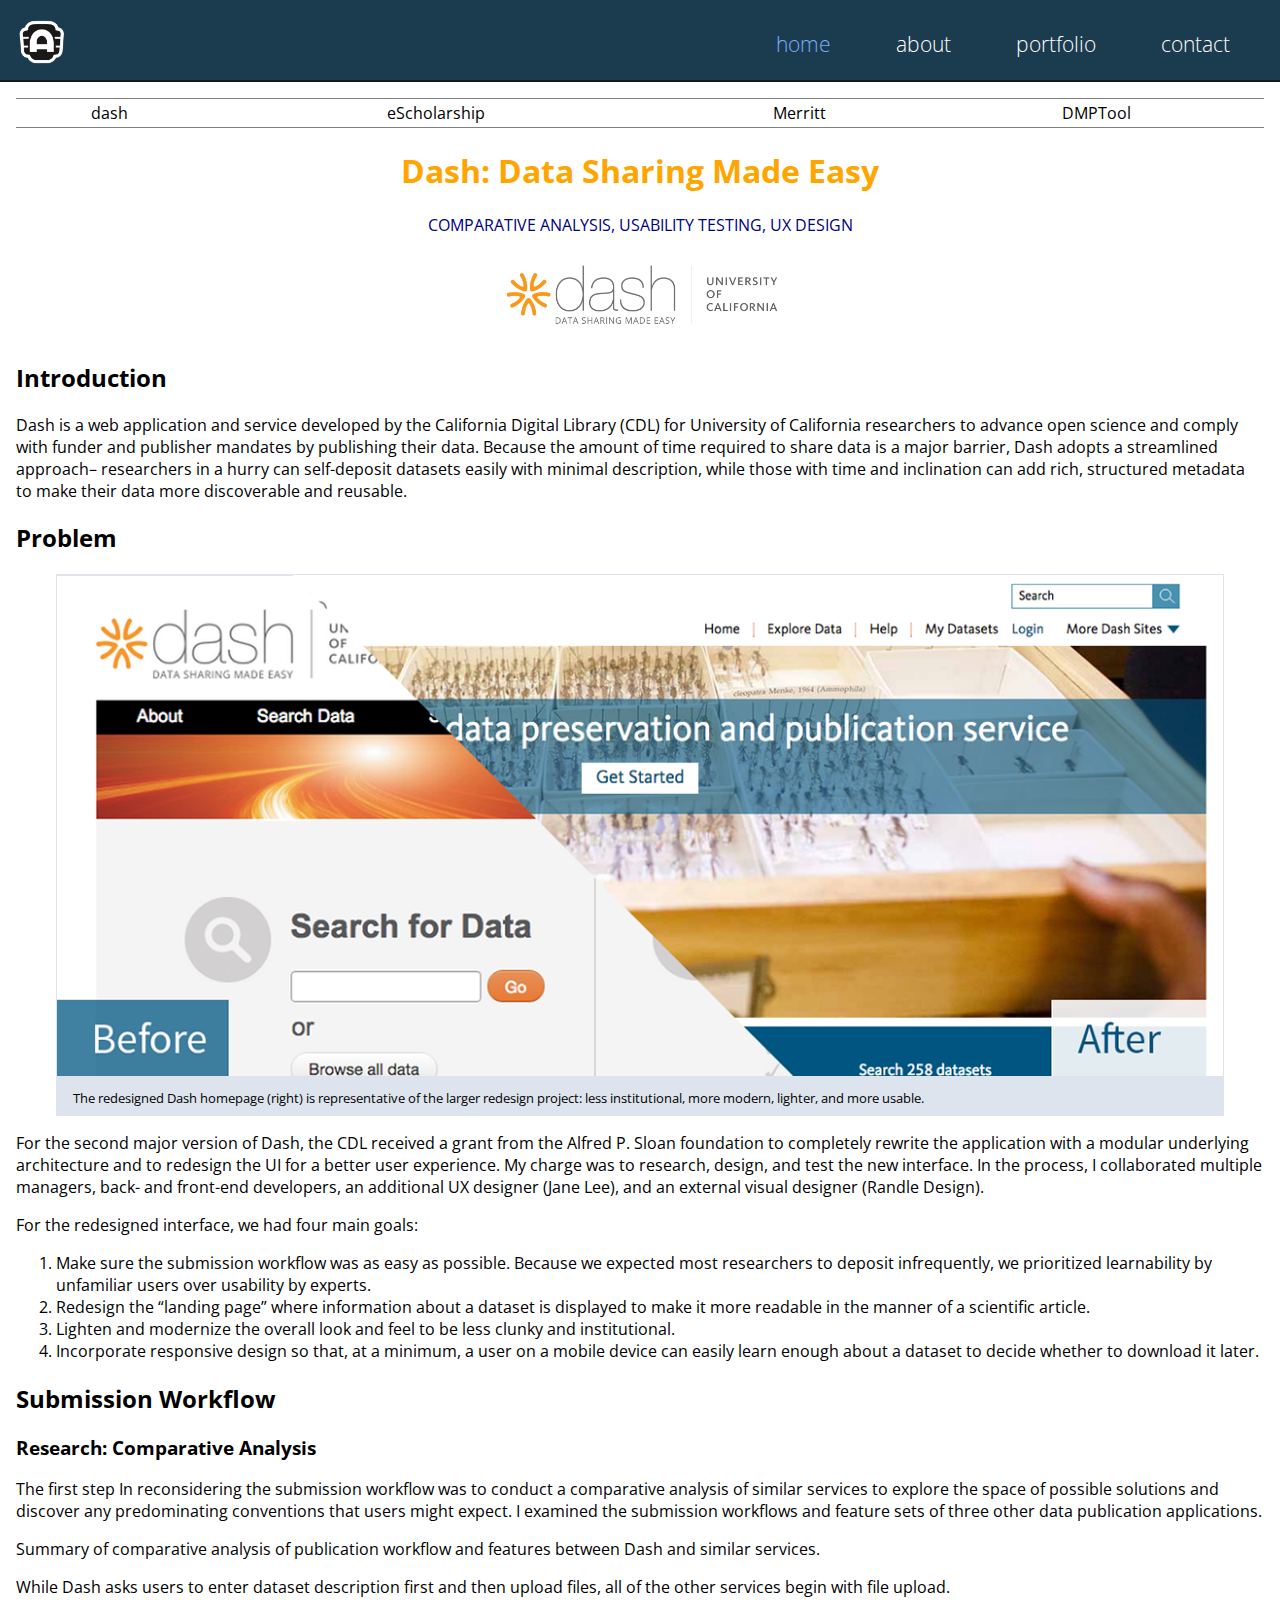
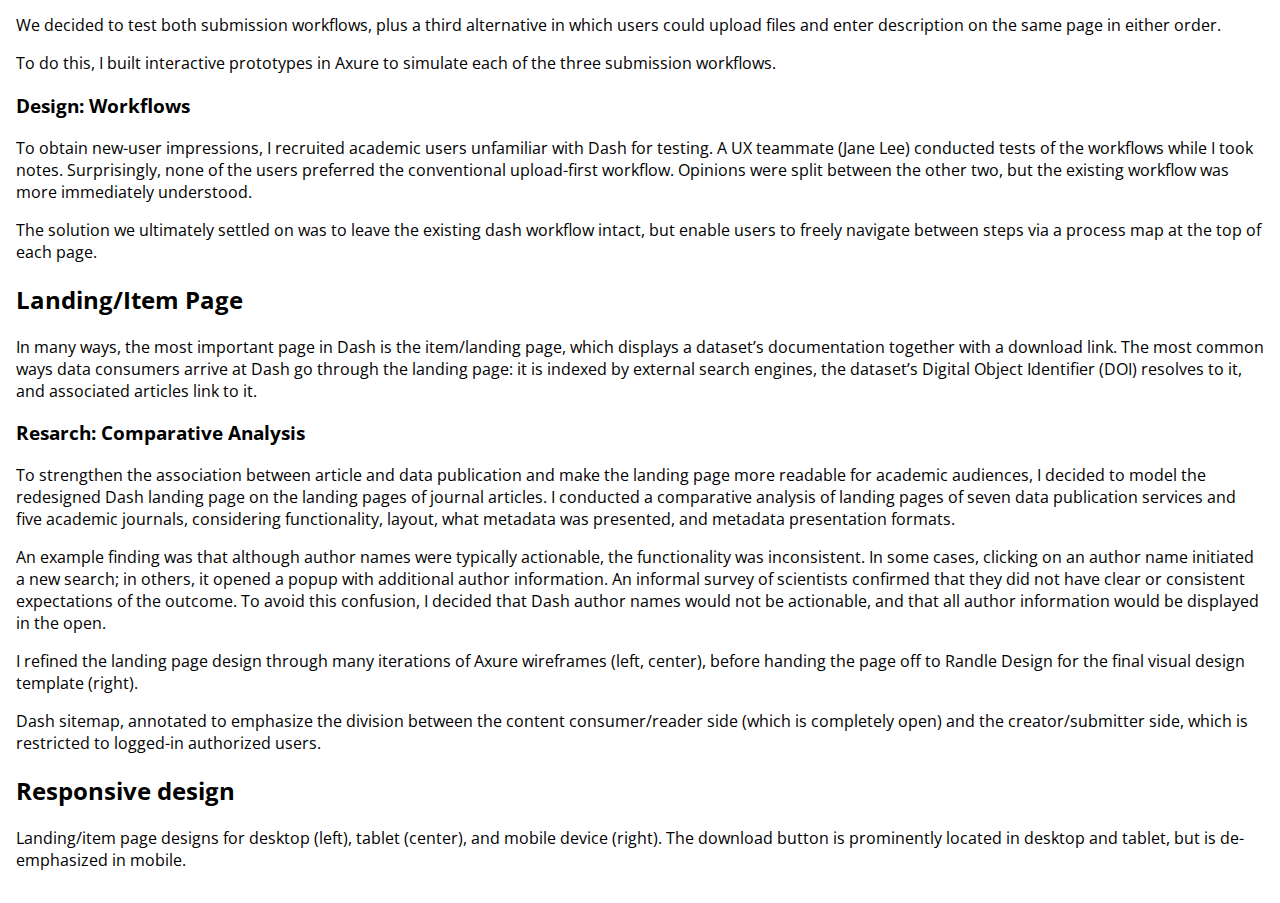
==== dash.html @ 65e2847f "Initial setup" ====
<!doctype html>
<html>
	<head>
		<title>home</title>
		<meta charset="utf-8" name="viewport" content="width=device-width, initial-scale=1.0">
		<link href="https://fonts.googleapis.com/css?family=Open+Sans:300,400,600" rel="stylesheet">
		<link rel="stylesheet" type="text/css" href="css/base_styles.css">
		<link rel="stylesheet" type="text/css" href="css/navbar.css">
		<link rel="stylesheet" type="text/css" href="css/secondary_nav.css">
	</head>
	<body>
		<nav>
			<img src="images/logo.png" id="company_logo">
			<ul id="nav_list">
				<li><a href="index.html" class="selected_link">home</a></li>
				<li><a href="">about</a></li>
				<li><a href="portfolio.html">portfolio</a></li>
				<li><a href="">contact<a></li>
			</ul>
			<input id="menu" type="image" src="images/menu_button.png" onclick="makeNavListVisible()">
		</nav>
		<!-- add content here -->
		<div id="main_container">
			<table>
				<tr>
					<td>dash</td>
					<td>eScholarship</td>
					<td>Merritt</td>
					<td>DMPTool</td>
				</tr>
			</table>
			<!-- <div id="secondary_nav">
				<ul>
					<li><a href="" class="selected_link">dash</a></li>
					<li><a href="">eScholarship</a></li>
					<li><a href="">Merritt</a></li>
					<li><a href="">DMPTool</a></li>
				</ul>
			</div> -->
			<h1>Dash: Data Sharing Made Easy</h1>
			<p id="skill_list" class="skill">Comparative Analysis, Usability Testing, UX Design</p>
			<img src="images/dash/logo.png" class="project_logo">
			<h2>Introduction</h2>

			<p>Dash is a web application and service developed by the California Digital Library (CDL) for University of California researchers to advance open science and comply with funder and publisher mandates by publishing their data. Because the amount of time required to share data is a major barrier, Dash adopts a streamlined approach– researchers in a hurry can self-deposit datasets easily with minimal description, while those with time and inclination can add rich, structured metadata to make their data more discoverable and reusable.</p>

			<h2>Problem</h2>
			
			<figure>
				<img src="images/dash/before_after.png">
				<figcaption>The redesigned Dash homepage (right) is representative of the larger redesign project: less institutional, more modern, lighter, and more usable.</figcaption>
			</figure>

			<p>For the second major version of Dash, the CDL received a grant from the Alfred P. Sloan foundation to completely rewrite the application with a modular underlying architecture and to redesign the UI for a better user experience. My charge was to research, design, and test the new interface. In the process, I collaborated multiple managers, back- and front-end developers, an additional UX designer (Jane Lee), and an external visual designer (Randle Design).</p>
			<p>For the redesigned interface, we had four main goals:</p>
			<ol>
				<li>Make sure the submission workflow was as easy as possible. Because we expected most researchers to deposit infrequently, we prioritized learnability by unfamiliar users over usability by experts.</li>
				<li>Redesign  the “landing page” where information about a dataset is displayed to make it more readable in the manner of a scientific article.</li>
				<li>Lighten and modernize the overall look and feel to be less clunky and institutional. </li>
				<li> Incorporate responsive design so that, at a minimum, a user on a mobile device can easily learn enough about a dataset to decide whether to download it later. </li>
			</ol>

			<h2>Submission Workflow<h2/>

			<h3>Research: Comparative Analysis</h3>

			<p>The first step In reconsidering the submission workflow was to conduct a comparative analysis of similar services to explore the space of possible solutions and discover any predominating conventions that users might expect. I examined the submission workflows and feature sets of three other data publication applications.</p>

			<p>Summary of comparative analysis of publication workflow and features between Dash and similar services.</p>

			<p>While Dash asks users to enter dataset description first and then upload files, all of the other services begin with file upload. </p>

	<!-- 		Submission workflows for Dash and similar services -->

			<p>We decided to test both submission workflows, plus a third alternative in which users could upload files and enter description on the same page in either order.</p>
			<p>To do this, I built interactive prototypes in Axure to simulate each of the three submission workflows.</p>
			
			<h3>Design: Workflows</h3>

			<p>To obtain new-user impressions, I recruited academic users unfamiliar with Dash for testing. A UX teammate (Jane Lee) conducted tests of the workflows while I took notes. Surprisingly, none of the users preferred the conventional upload-first workflow. Opinions were split between the other two, but the existing workflow was more immediately understood.</p>

			<p>The solution we ultimately settled on was to leave the existing dash workflow intact, but enable users to freely navigate between steps via a process map at the top of each page.</p>

			<h2>Landing/Item Page</h2>

			<p>In many ways, the most important page in Dash is the item/landing page, which displays a dataset’s documentation together with a download link. The most common ways data consumers arrive at Dash go through the landing page: it is indexed by external search engines, the dataset’s Digital Object Identifier (DOI) resolves to it, and associated articles link to it. </p>

			<h3>Resarch: Comparative Analysis</h3>

			<p>To strengthen the association between article and data publication and make the landing page more readable for academic audiences, I decided to model the redesigned Dash landing page on the landing pages of journal articles. I conducted a comparative analysis of landing pages of seven data publication services and five academic  journals, considering functionality, layout, what metadata was presented, and metadata presentation formats.</p>

			<p>An example finding was that although author names were typically actionable, the functionality was inconsistent. In some cases, clicking on an author name initiated a new search; in others, it opened a popup with additional author information. An informal survey of scientists confirmed that they did not have clear or consistent expectations of the outcome. To avoid this confusion, I decided that Dash author names would not be actionable, and that all author information would be displayed in the open.</p>

			<!-- Landing page wireframes -->

			</p>I refined the landing page design through many iterations of Axure wireframes (left, center), before handing the page off to Randle Design for the final visual design template (right). </p>

			<p>Dash sitemap, annotated to emphasize the division between the content consumer/reader side (which is completely open) and the creator/submitter side, which is restricted to logged-in authorized users.</p>

			<h2>Responsive design</h2>

			<p>Landing/item page designs for desktop (left), tablet (center), and mobile device (right). The download button is prominently located in desktop and tablet, but is de-emphasized in mobile.</p>

		</div>

		<script type="text/javascript" src="js/main_script.js"></script>

	</body>
</html>
---- css/base_styles.css ----
* {
	font-family: "Open Sans", sans-serif;
}

body {
	margin: 0;
}

a {
	text-decoration: none;
}

h1 {
	text-align: center;
	color: orange;
}

img {
	width:100%;
}

figure {
	border: 1px solid #dee4ed;
	background-color: #dee4ed;
}

figcaption {
	padding: 8px 16px;
	font-size:0.8em;
}

.skill {
	text-transform: uppercase;
	color: navy;
}

.project_logo {
	display:block;
	margin: auto;
	width: 300px;
}

#main_container {
	position: relative;
	top: 82px;
	right: 0px;
	left: 0px;
	padding: 16px;
	background-color: white;
	color: black;

}

#skill_list {
	text-align: center;
}
---- css/navbar.css ----
nav {
	background-color: #03263b;
	opacity: 90%;
	position: fixed;
	top: 0;
	right: 0;
	left: 0;
	height: 80px;
	z-index: 9999; /* to enure nav bar rests on top of content */
	width: 100%;
	font-size: 1.3em;
	font-weight: 300;
	border-bottom: 2px solid black;
}

nav ul {
	list-style: none;
	float: right;
	margin-top: 30px;
	margin-right: 20px;
}

nav ul li {
	display: inline;
	padding: 0 30px;
	text-align: center;
}

nav ul li a {
	color: white;
}

nav ul li a:hover {
	color: #6da5ff;
}

.selected_link {
	color: #6da5ff;
}

#company_logo {
	width: 64px;
	position: relative;
	left: 10px;
	top: 10px;
}

#menu {
	position: absolute;
	top: 16px;
	right: 16px;
	height: 50px;
	width: 50px;
	background-color: gray;
	outline: none;
	visibility: hidden;
}



@media only screen and (max-width: 800px) {
	nav ul {
		position: relative;
		top: 12px;
		height: 210px;
		width: 100%;
		margin: 0;
		padding: 0;
		background-color: #03263b;
		visibility: hidden;
	}

	nav ul li {
		display: block;
		position: relative;
		padding-top: 22px;
	}

	#company_logo {
		left: 0;
	}

	#menu {
		visibility: visible;
	}
} 

@media only screen and (min-width: 801px) {
	/* if necessary, reset visibility of ul li items.
}
---- css/secondary_nav.css ----
/*
#secondary_nav ul {
	background-color: red;
	display: block;
	margin: auto;
}

#secondary_nav ul li {
	display: inline;
	text-align: center;
	border-right: 1px solid black;

}
*/
table {
	width: 100%;
	margin: auto;
	border-bottom: 1px solid gray;
	border-top: 1px solid gray;
}
table td {
	text-align: center;

}
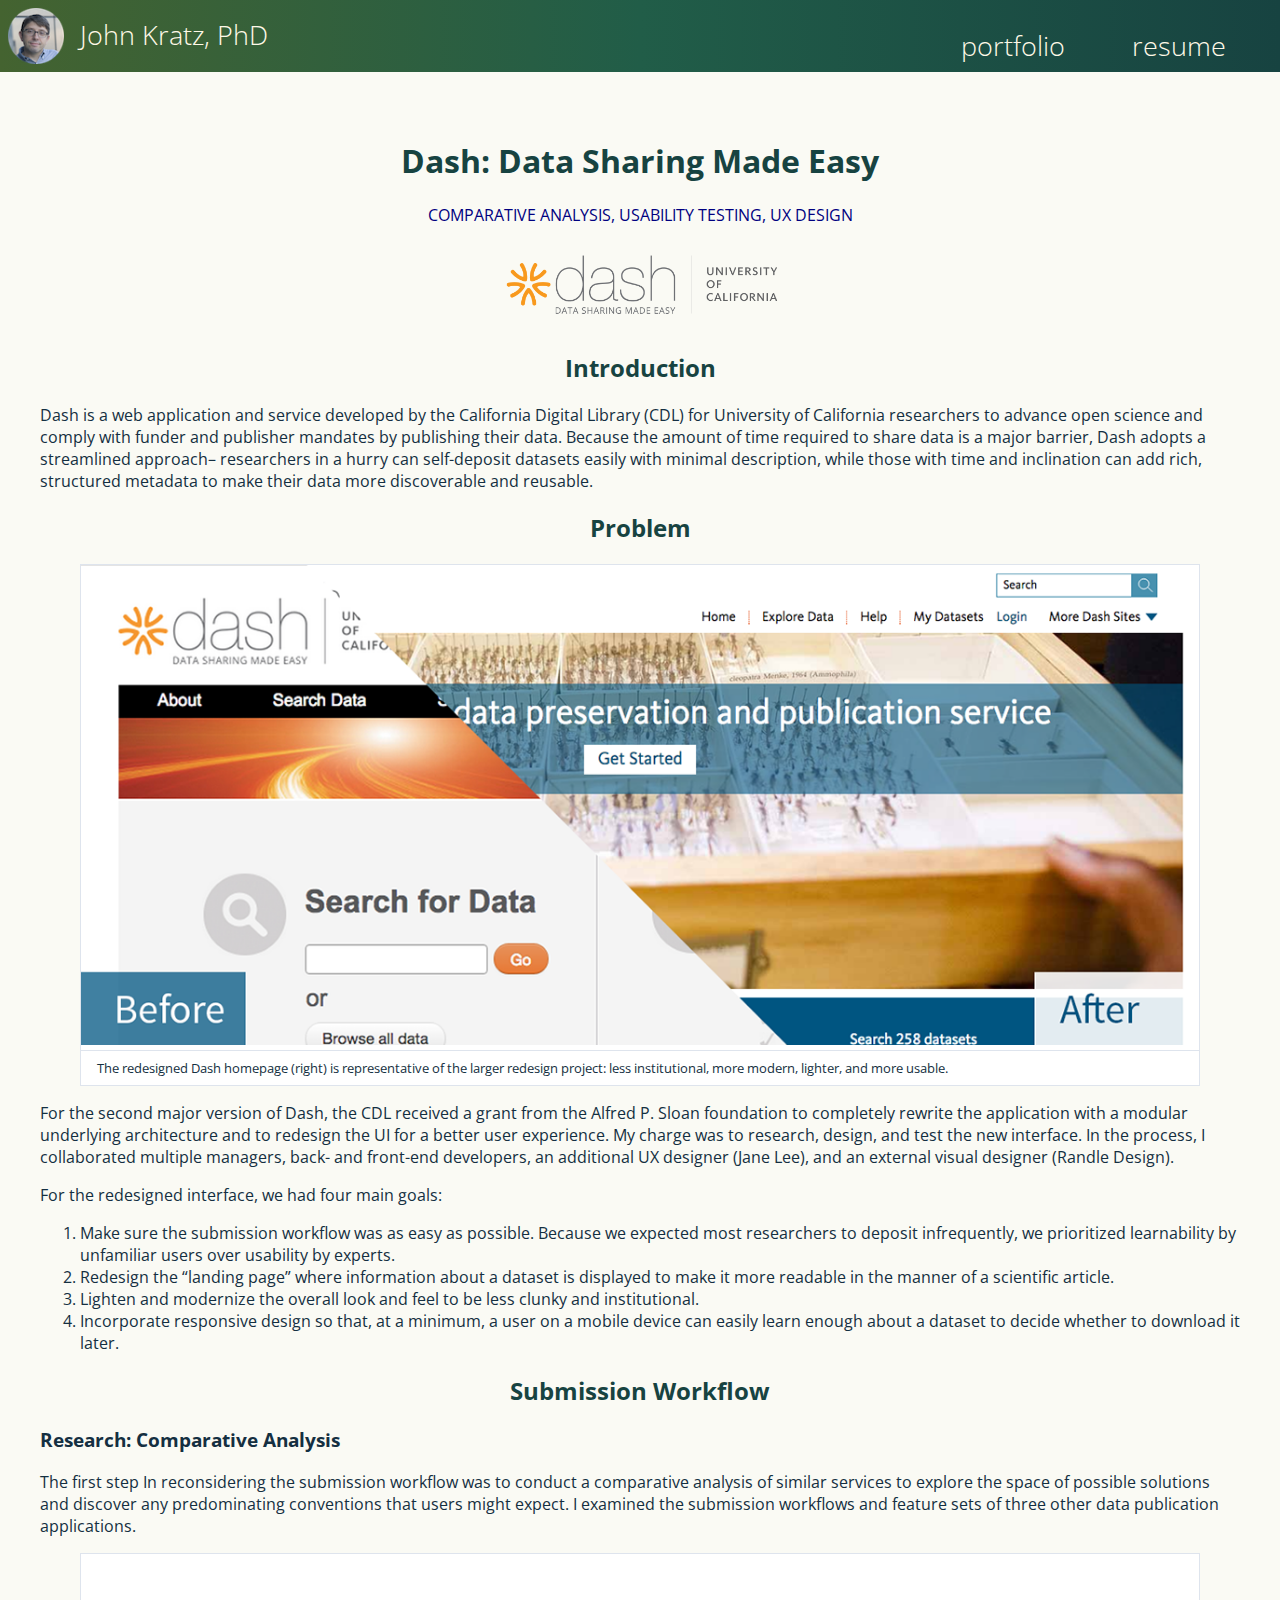
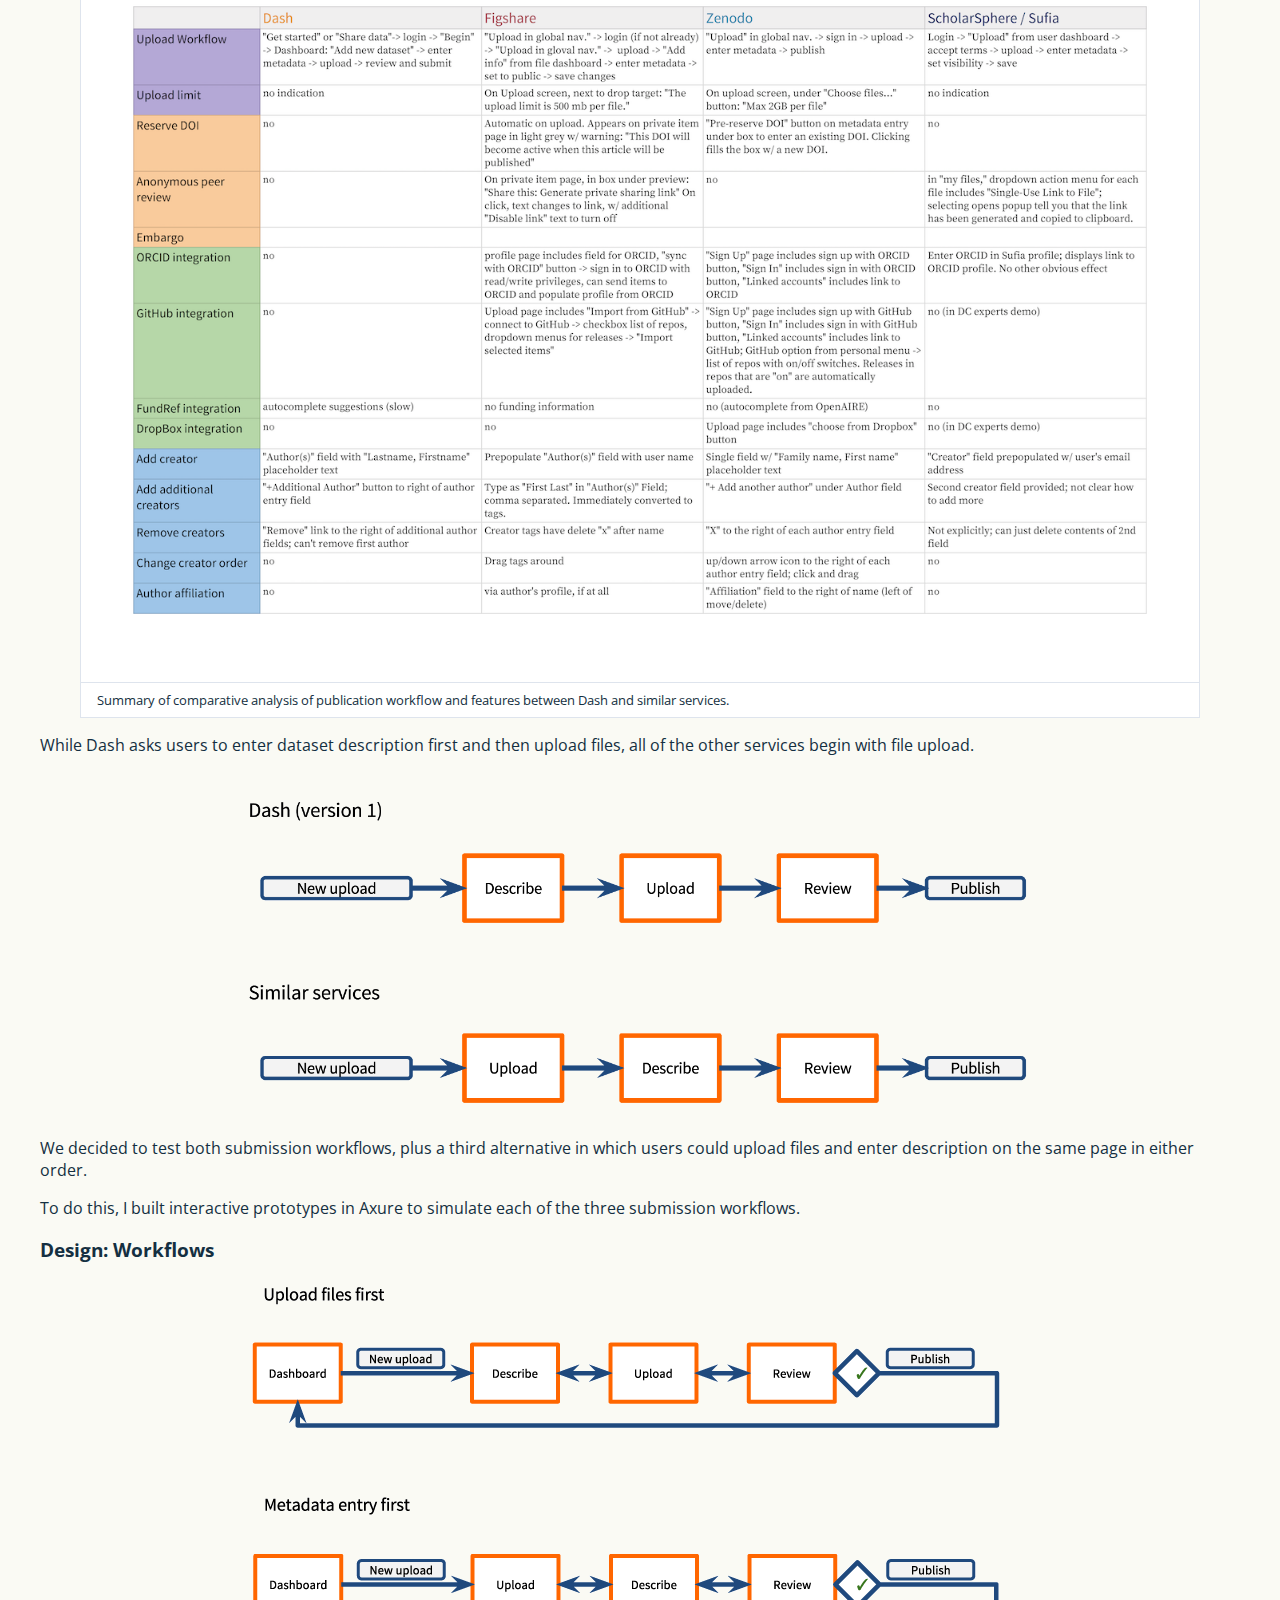
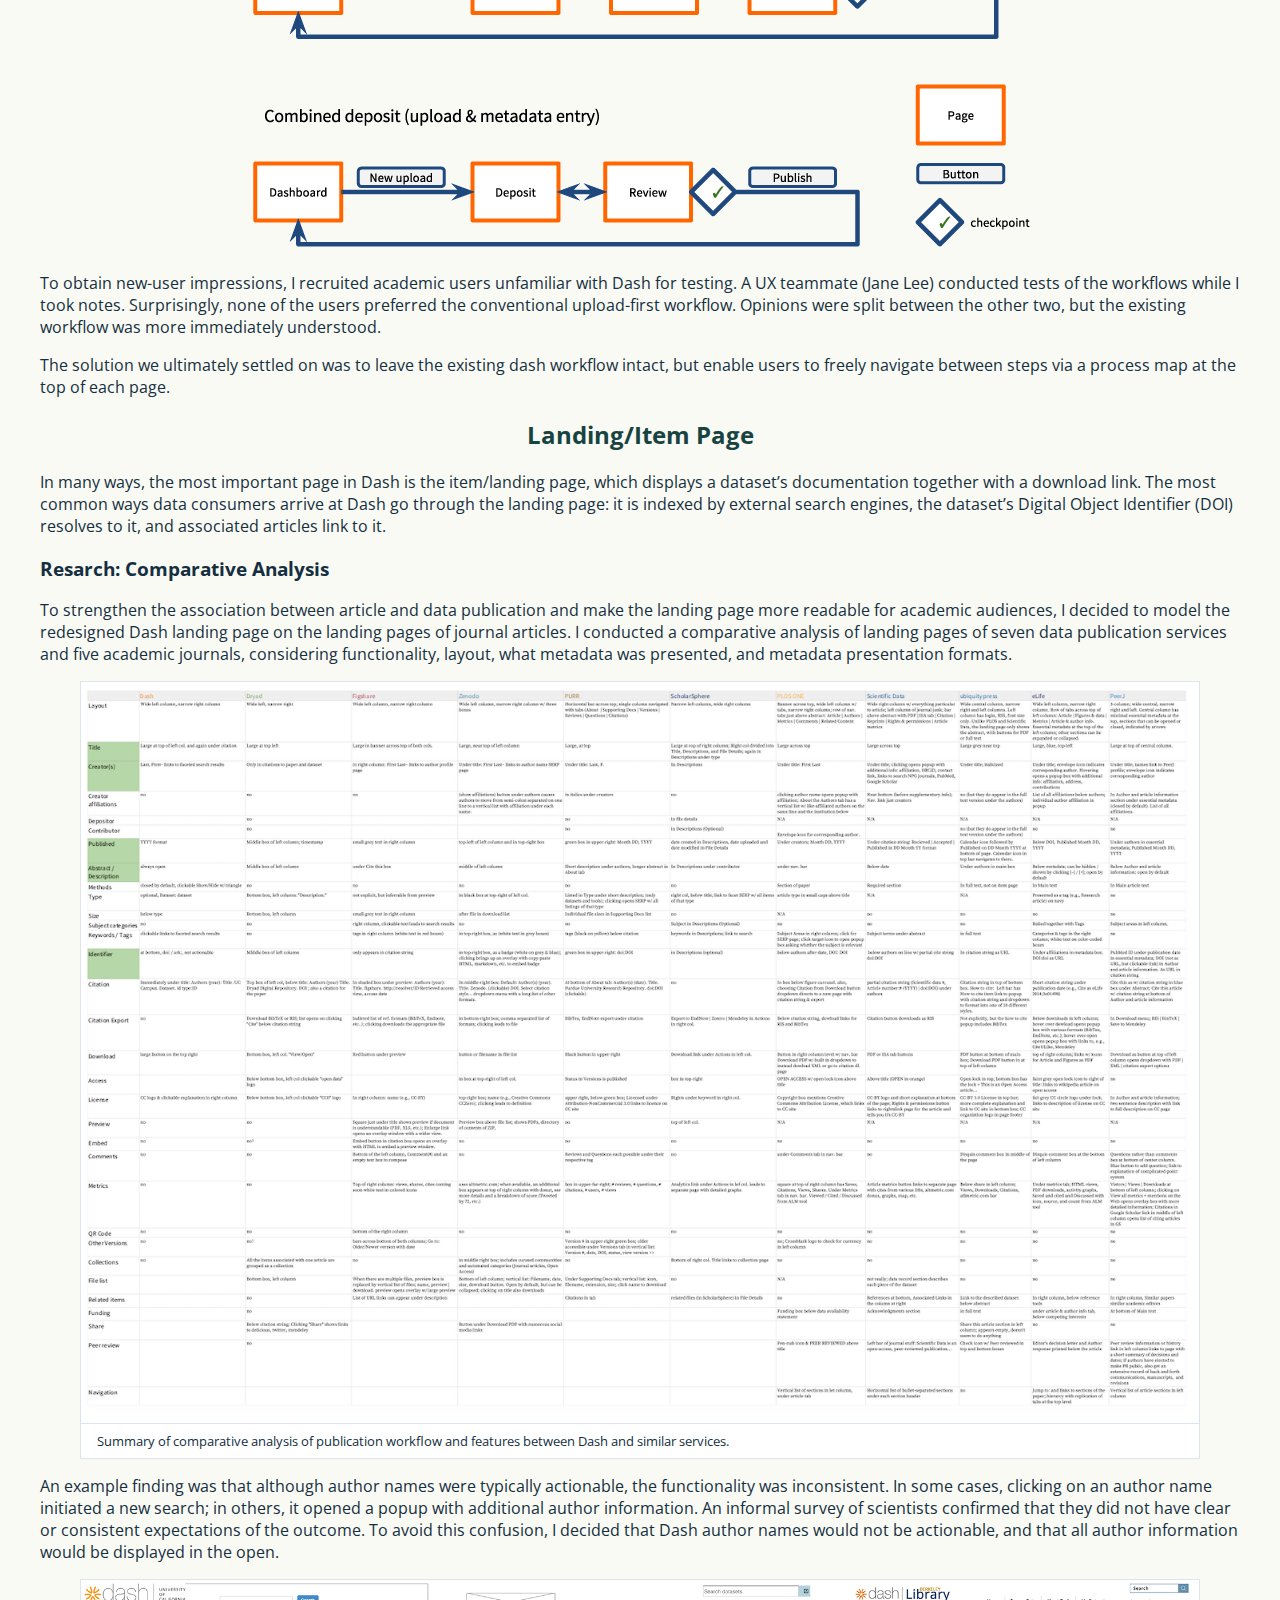
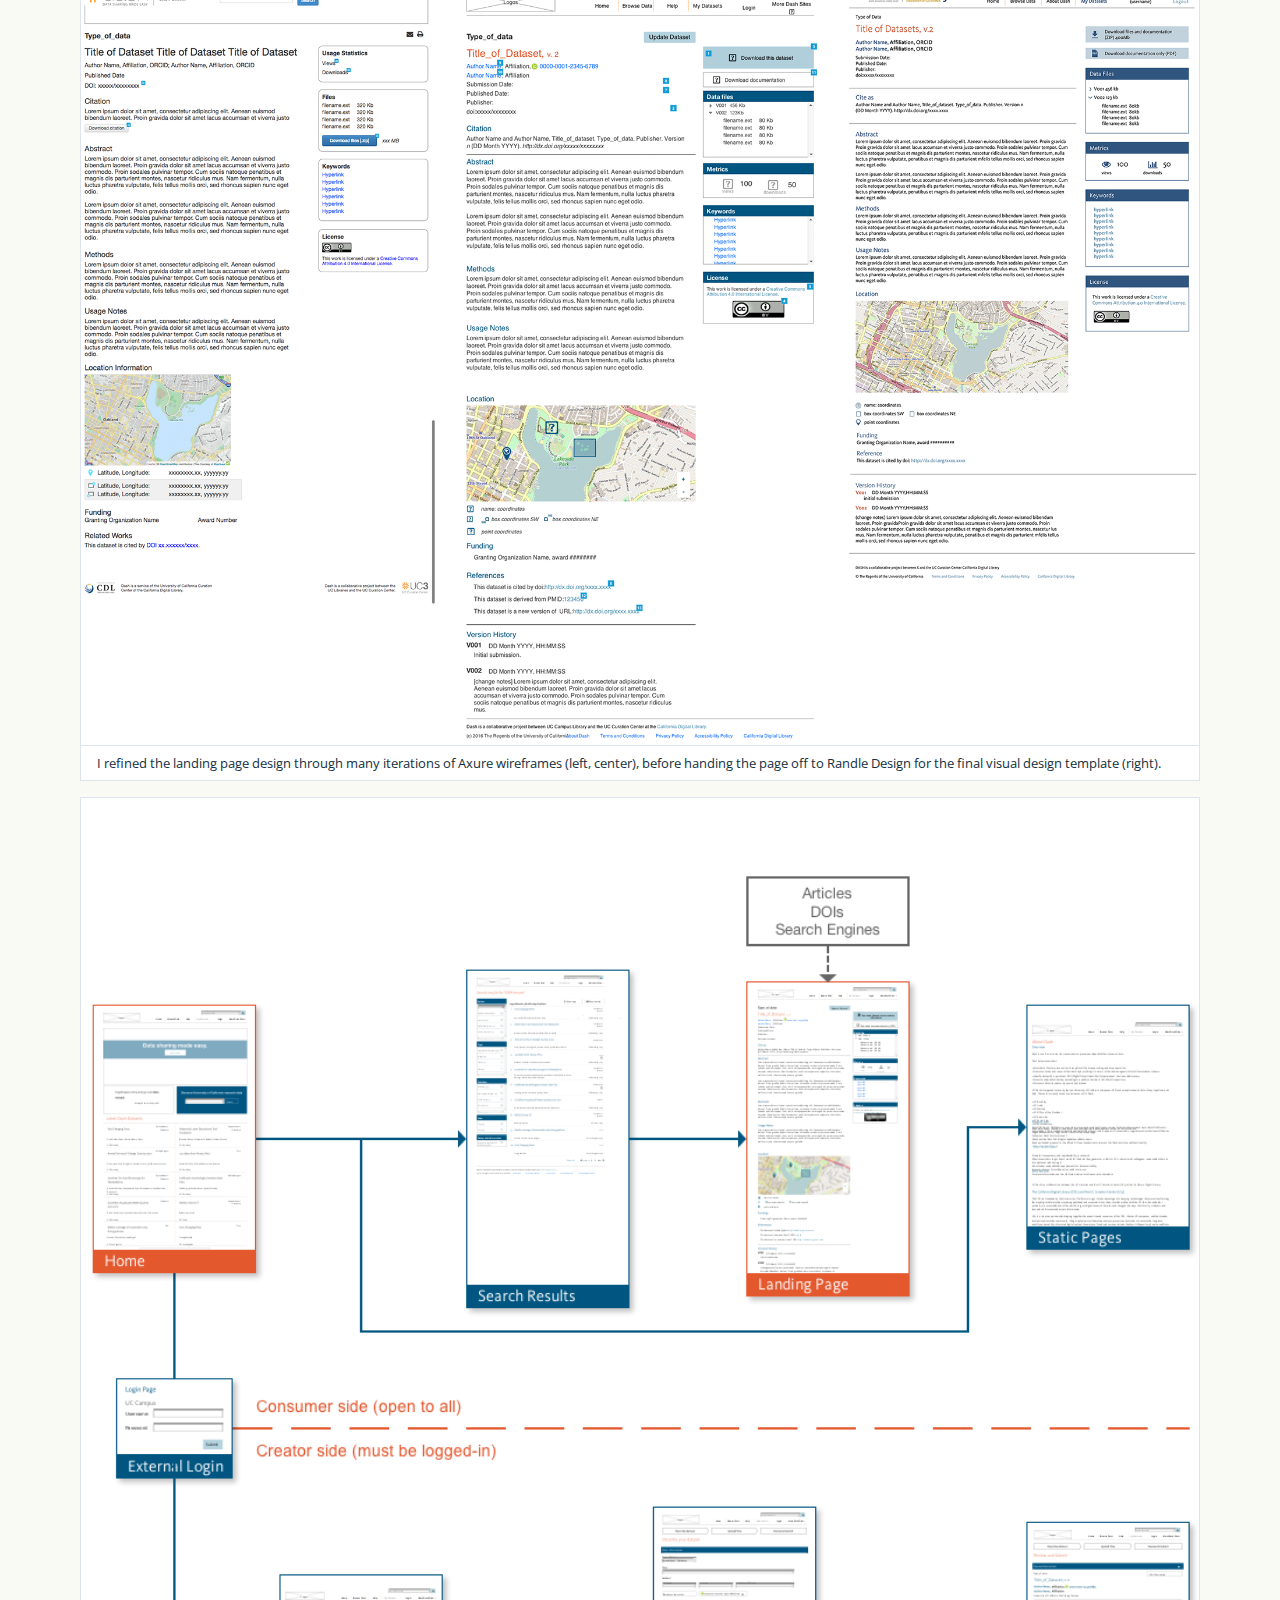
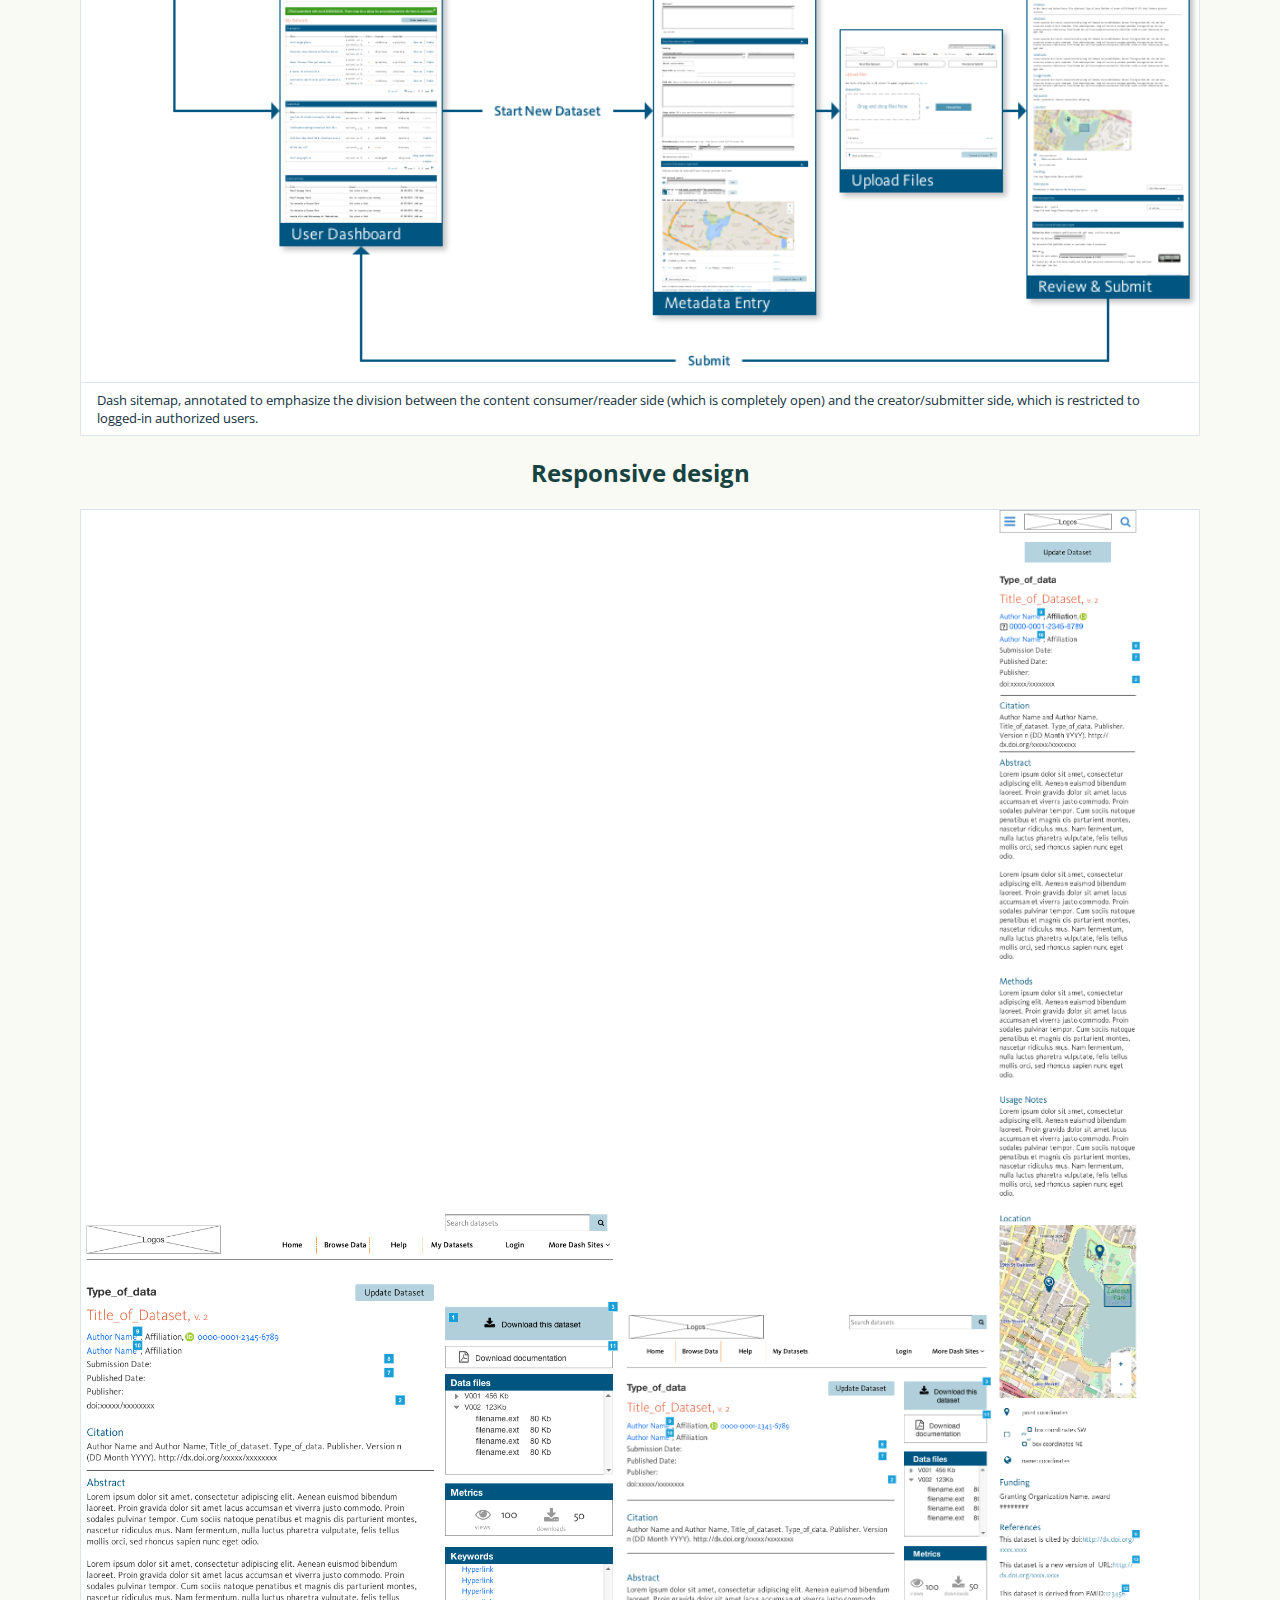
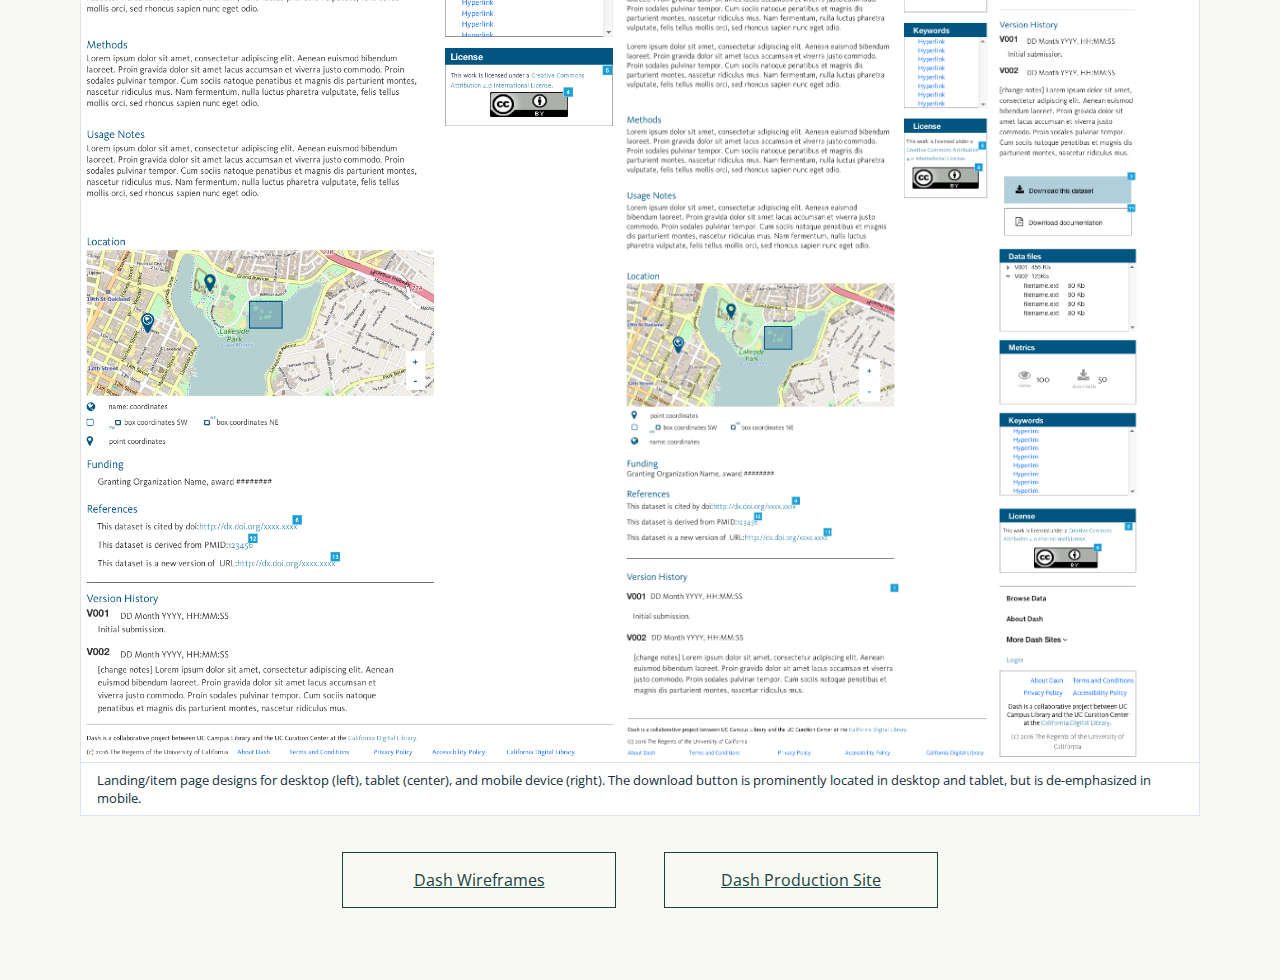
==== commit 432a0d4a: "Added eScholarhsip" ====
--- a/dash.html
+++ b/dash.html
@@ -1,34 +1,29 @@
 <!doctype html>
 <html>
 	<head>
-		<title>home</title>
+		<title>Dash</title>
 		<meta charset="utf-8" name="viewport" content="width=device-width, initial-scale=1.0">
 		<link href="https://fonts.googleapis.com/css?family=Open+Sans:300,400,600" rel="stylesheet">
 		<link rel="stylesheet" type="text/css" href="css/base_styles.css">
 		<link rel="stylesheet" type="text/css" href="css/navbar.css">
-		<link rel="stylesheet" type="text/css" href="css/secondary_nav.css">
+<!--		<link rel="stylesheet" type="text/css" href="css/secondary_nav.css">-->
+        <link rel="stylesheet" type="text/css" href="css/project_page.css">
 	</head>
 	<body>
 		<nav>
-			<img src="images/logo.png" id="company_logo">
+			<nav id="primary_nav">
+            <img id="nav_headshot" src="images/headshot_sm.png" alt="photo of john kratz">
+            <p><a href="index.html">John Kratz, PhD</a></p>
 			<ul id="nav_list">
-				<li><a href="index.html" class="selected_link">home</a></li>
-				<li><a href="">about</a></li>
-				<li><a href="portfolio.html">portfolio</a></li>
-				<li><a href="">contact<a></li>
+                <li><a href="index.html#portfolio">portfolio</a></li>
+				<li><a href="resume.html">resume</a></li>
 			</ul>
-			<input id="menu" type="image" src="images/menu_button.png" onclick="makeNavListVisible()">
+			<input id="menu" type="image" src="images/icons/bars-solid.svg" onclick="makeNavListVisible()">
+		</nav>
 		</nav>
 		<!-- add content here -->
 		<div id="main_container">
-			<table>
-				<tr>
-					<td>dash</td>
-					<td>eScholarship</td>
-					<td>Merritt</td>
-					<td>DMPTool</td>
-				</tr>
-			</table>
+		
 			<!-- <div id="secondary_nav">
 				<ul>
 					<li><a href="" class="selected_link">dash</a></li>
@@ -47,7 +42,7 @@
 			<h2>Problem</h2>
 			
 			<figure>
-				<img src="images/dash/before_after.png">
+				<img src="images/dash/before_after.png" alt="dash homepage screenshot split into before and after">
 				<figcaption>The redesigned Dash homepage (right) is representative of the larger redesign project: less institutional, more modern, lighter, and more usable.</figcaption>
 			</figure>
 
@@ -66,9 +61,14 @@
 
 			<p>The first step In reconsidering the submission workflow was to conduct a comparative analysis of similar services to explore the space of possible solutions and discover any predominating conventions that users might expect. I examined the submission workflows and feature sets of three other data publication applications.</p>
 
-			<p>Summary of comparative analysis of publication workflow and features between Dash and similar services.</p>
-
+            <figure>
+                <a href="docs/comparative_analysis.pdf"><img src="images/dash/comparative_analysis_1400px.png" alt="thumbnail of comparative analysis table"></a>
+                <figcaption>Summary of comparative analysis of publication workflow and features between Dash and similar services.</figcaption>
+            </figure>
+			
 			<p>While Dash asks users to enter dataset description first and then upload files, all of the other services begin with file upload. </p>
+                
+            <img class="medium-image" src="images/dash/Deposit-workflow.gif" alt="flowchart comparing Dash workflow and similar services">
 
 	<!-- 		Submission workflows for Dash and similar services -->
 
@@ -77,6 +77,8 @@
 			
 			<h3>Design: Workflows</h3>
 
+            <img class="medium-image" src="images/dash/Deposit-workflow-test.gif" alt="three workflows to test: upload first, metadata entry first, and combined">
+            
 			<p>To obtain new-user impressions, I recruited academic users unfamiliar with Dash for testing. A UX teammate (Jane Lee) conducted tests of the workflows while I took notes. Surprisingly, none of the users preferred the conventional upload-first workflow. Opinions were split between the other two, but the existing workflow was more immediately understood.</p>
 
 			<p>The solution we ultimately settled on was to leave the existing dash workflow intact, but enable users to freely navigate between steps via a process map at the top of each page.</p>
@@ -86,20 +88,43 @@
 			<p>In many ways, the most important page in Dash is the item/landing page, which displays a dataset’s documentation together with a download link. The most common ways data consumers arrive at Dash go through the landing page: it is indexed by external search engines, the dataset’s Digital Object Identifier (DOI) resolves to it, and associated articles link to it. </p>
 
 			<h3>Resarch: Comparative Analysis</h3>
-
+                
 			<p>To strengthen the association between article and data publication and make the landing page more readable for academic audiences, I decided to model the redesigned Dash landing page on the landing pages of journal articles. I conducted a comparative analysis of landing pages of seven data publication services and five academic  journals, considering functionality, layout, what metadata was presented, and metadata presentation formats.</p>
 
+            <figure>
+                <a href="docs/comparative_analysis_item_page.pdf"><img src="images/dash/comparative_analysis_item_page.png" alt="thumbnail of comparative analysis table"></a>
+                <figcaption>Summary of comparative analysis of publication workflow and features between Dash and similar services.</figcaption>
+            </figure>
+                
 			<p>An example finding was that although author names were typically actionable, the functionality was inconsistent. In some cases, clicking on an author name initiated a new search; in others, it opened a popup with additional author information. An informal survey of scientists confirmed that they did not have clear or consistent expectations of the outcome. To avoid this confusion, I decided that Dash author names would not be actionable, and that all author information would be displayed in the open.</p>
+                
+            <figure>
+                <a href="images/dash/landing_page_evolution.png"><img src="images/dash/landing_page_evolution.png" alt="screenshots of three versions of the dash item landing page"></a>
+                <figcaption>I refined the landing page design through many iterations of Axure wireframes (left, center), before handing the page off to Randle Design for the final visual design template (right).</figcaption>
+            </figure>
+                
 
 			<!-- Landing page wireframes -->
 
-			</p>I refined the landing page design through many iterations of Axure wireframes (left, center), before handing the page off to Randle Design for the final visual design template (right). </p>
-
-			<p>Dash sitemap, annotated to emphasize the division between the content consumer/reader side (which is completely open) and the creator/submitter side, which is restricted to logged-in authorized users.</p>
+            <figure>
+                <a href="images/dash/dash_sitemap.png"><img src="images/dash/dash_sitemap.png" alt="dash sitemap"></a>
+			     <figcaption>Dash sitemap, annotated to emphasize the division between the content consumer/reader side (which is completely open) and the creator/submitter side, which is restricted to logged-in authorized users.</figcaption>
+            </figure>
 
 			<h2>Responsive design</h2>
-
-			<p>Landing/item page designs for desktop (left), tablet (center), and mobile device (right). The download button is prominently located in desktop and tablet, but is de-emphasized in mobile.</p>
+            
+            <figure class="responsive-showcase">
+                <img src="images/dash/landing_page_-_ideal.png" class="responsive-screenshot-wide">
+                <img src="images/dash/landing_page_-_ideal_tablet.png" class="responsive-screenshot-medium">
+                <img src="images/dash/landing_page_-_ideal_mobile.png" class="responsive-screenshot-narrow">
+                <figcaption>Landing/item page designs for desktop (left), tablet (center), and mobile device (right). The download button is prominently located in desktop and tablet, but is de-emphasized in mobile.</figcaption>
+            </figure>
+                
+            
+            <div class="primary-link-area">
+                <a href="http://1ttejm.axshare.com/">Dash Wireframes</a>
+                <a href="https://dash.ucop.edu">Dash Production Site</a>
+            </div>
 
 		</div>
 
--- a/css/base_styles.css
+++ b/css/base_styles.css
@@ -4,29 +4,41 @@
 
 body {
 	margin: 0;
+    background-color: #FAFAF4;
+    color: #142F41;
 }
 
 a {
-	text-decoration: none;
+	color: #174341;
 }
 
 h1 {
 	text-align: center;
-	color: orange;
+	color: #174341;
+}
+
+h2 {
+    text-align: center;
+    color: #174341;
 }
 
 img {
-	width:100%;
+	width: 100%;
+}
+
+svg {
+    fill: currentColor;
 }
 
 figure {
 	border: 1px solid #dee4ed;
-	background-color: #dee4ed;
+	background-color: white;
 }
 
 figcaption {
 	padding: 8px 16px;
-	font-size:0.8em;
+	font-size: 0.8em;
+    border-top: 1px solid #dee4ed;
 }
 
 .skill {
@@ -42,13 +54,10 @@
 
 #main_container {
 	position: relative;
+    max-width: 1200px;
+    margin: auto;
 	top: 82px;
-	right: 0px;
-	left: 0px;
-	padding: 16px;
-	background-color: white;
-	color: black;
-
+	padding: 36px;
 }
 
 #skill_list {
--- a/css/navbar.css
+++ b/css/navbar.css
@@ -1,23 +1,42 @@
 nav {
-	background-color: #03263b;
-	opacity: 90%;
+/*	opacity: 90%;*/
 	position: fixed;
 	top: 0;
 	right: 0;
 	left: 0;
-	height: 80px;
+	height: 72px;
 	z-index: 9999; /* to enure nav bar rests on top of content */
 	width: 100%;
 	font-size: 1.3em;
 	font-weight: 300;
-	border-bottom: 2px solid black;
+    color: #FFF9E8;
+/*    background-image: linear-gradient(to right, #514e22, #446330, #215d48, #174341);}*/
+    background-image: linear-gradient(to right, #446330, #215d48, #174341);}
+
+nav img {
+    float: left;
+    width: 56px;
+    margin: 8px 16px 16px 8px;
+}
+
+nav a {
+    text-decoration: none;
+}
+
+nav p {
+    float: left;
+    margin: 16px 0;
+}
+
+nav p a {
+	color: #FFF9E8;
 }
 
 nav ul {
 	list-style: none;
 	float: right;
-	margin-top: 30px;
-	margin-right: 20px;
+	margin-top: 16pxpx;
+	margin-right: 24px;
 }
 
 nav ul li {
@@ -27,23 +46,21 @@
 }
 
 nav ul li a {
-	color: white;
+	color: #FFF9E8;
 }
 
 nav ul li a:hover {
 	color: #6da5ff;
 }
 
-.selected_link {
-	color: #6da5ff;
+nav ul li a:visited {
+    color: #FFF9E8;
 }
 
-#company_logo {
-	width: 64px;
-	position: relative;
-	left: 10px;
-	top: 10px;
+.selected_link {
+	color: #FFF9E8;
 }
+
 
 #menu {
 	position: absolute;
@@ -51,11 +68,28 @@
 	right: 16px;
 	height: 50px;
 	width: 50px;
-	background-color: gray;
 	outline: none;
 	visibility: hidden;
 }
 
+#headshot {
+    display: block;
+    margin: auto;
+    width: 200px;
+}
+
+#profile-links {
+    display: block;
+    margin: auto;
+    padding: 0;
+    width: 126px;
+}
+
+#profile-links img {
+    width: 36px;
+    padding: 4px;
+    margin: 0 8px;
+}
 
 
 @media only screen and (max-width: 800px) {
--- a/css/project_page.css
+++ b/css/project_page.css
@@ -0,0 +1,50 @@
+.responsive-showcase {
+/*
+    display: flex;
+    flex-flow: row wrap;
+    justify-content: flex-start;
+*/
+    display: block;
+    position: relative;
+    
+
+}
+
+.responsive-screenshot-wide {
+/*    flex-grow: 3*/
+    width: 48%
+}
+
+.responsive-screenshot-medium {
+/*    flex-grow: 2;*/
+    width: 33%;
+}
+
+.responsive-screenshot-narrow {
+/*    flex-grow: 3;*/
+    width: 13%;
+}
+
+.medium-image {
+    display: block;
+    margin: auto;
+    max-width: 800px;
+}
+
+.primary-link-area {
+    display: flex;
+    flex-direction: row;
+    margin: 36px 0;
+    justify-content: center;
+}
+
+.primary-link-area a {
+    width: 240px;
+    text-decoration: underline;
+    text-decoration-skip: spaces;
+    text-align: center;
+    padding: 16px;
+    margin: 0 24px;
+    border: 1px solid #174341;
+}
+
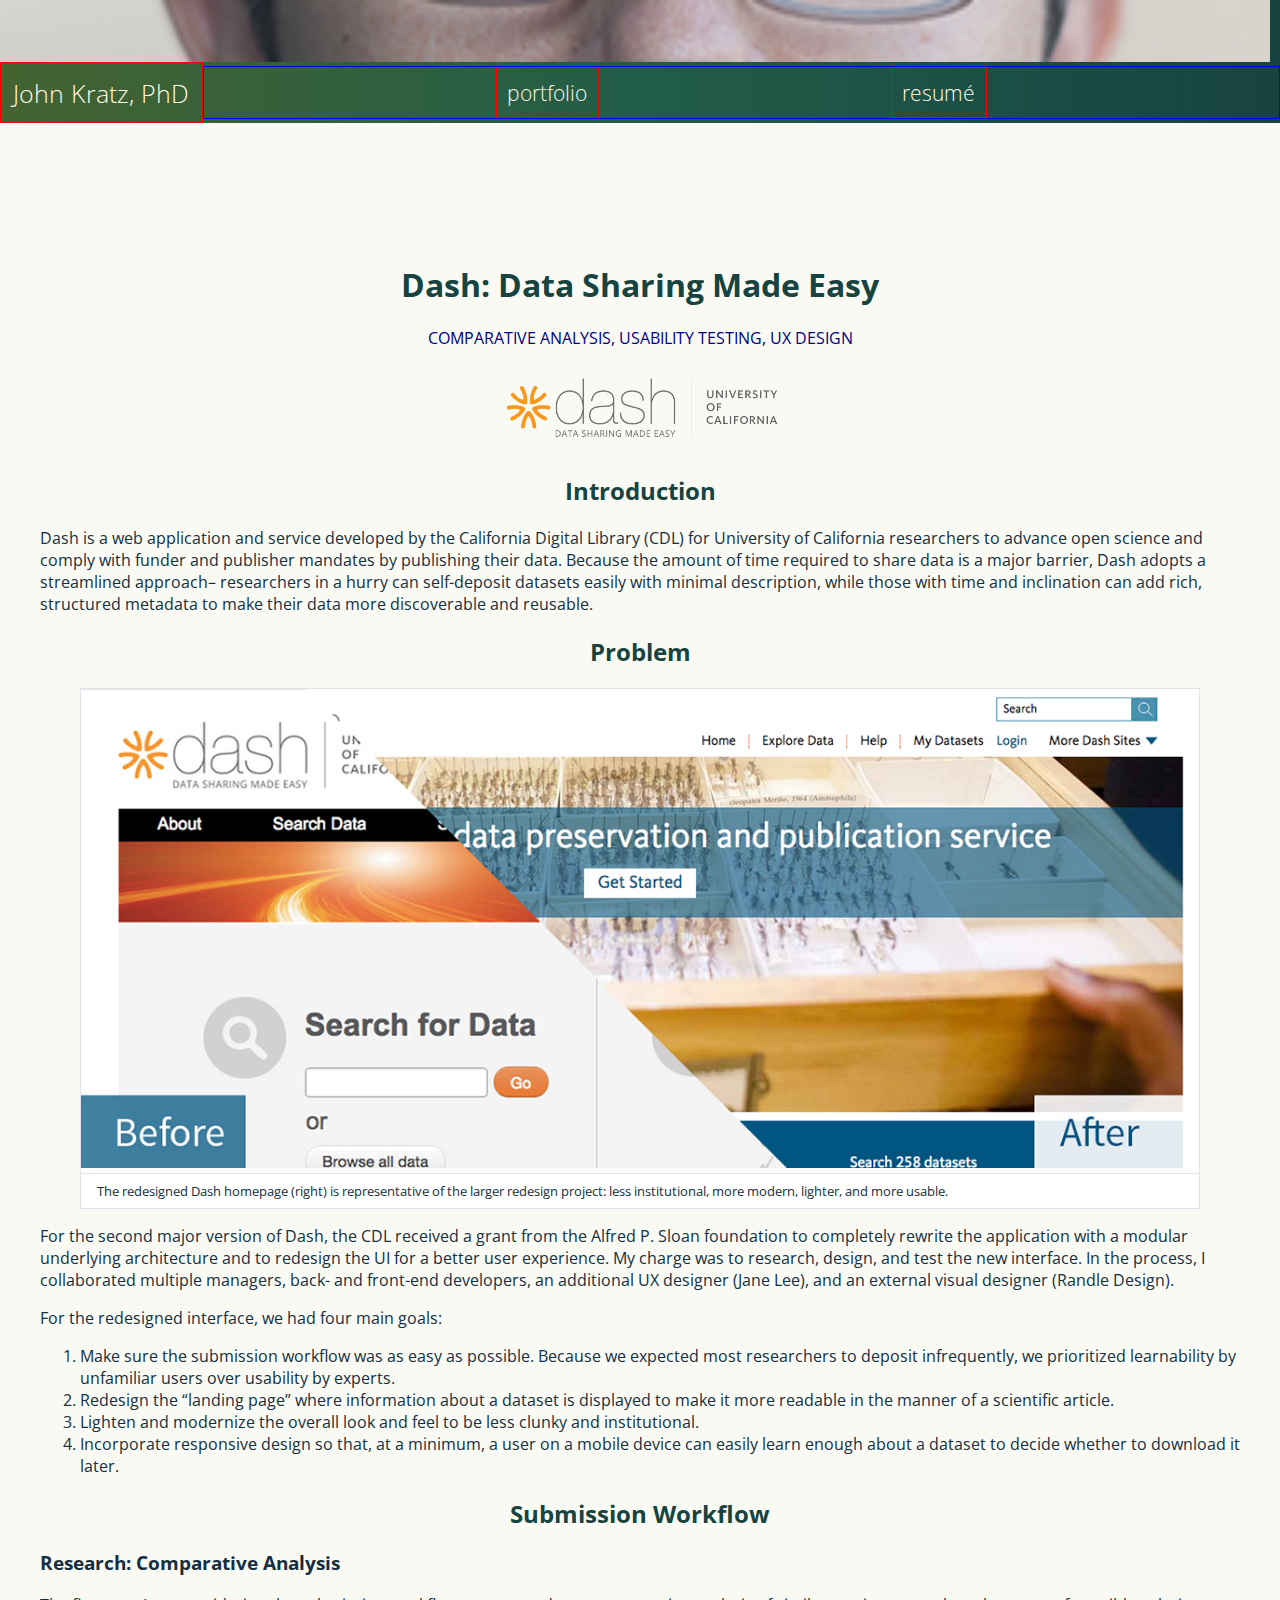
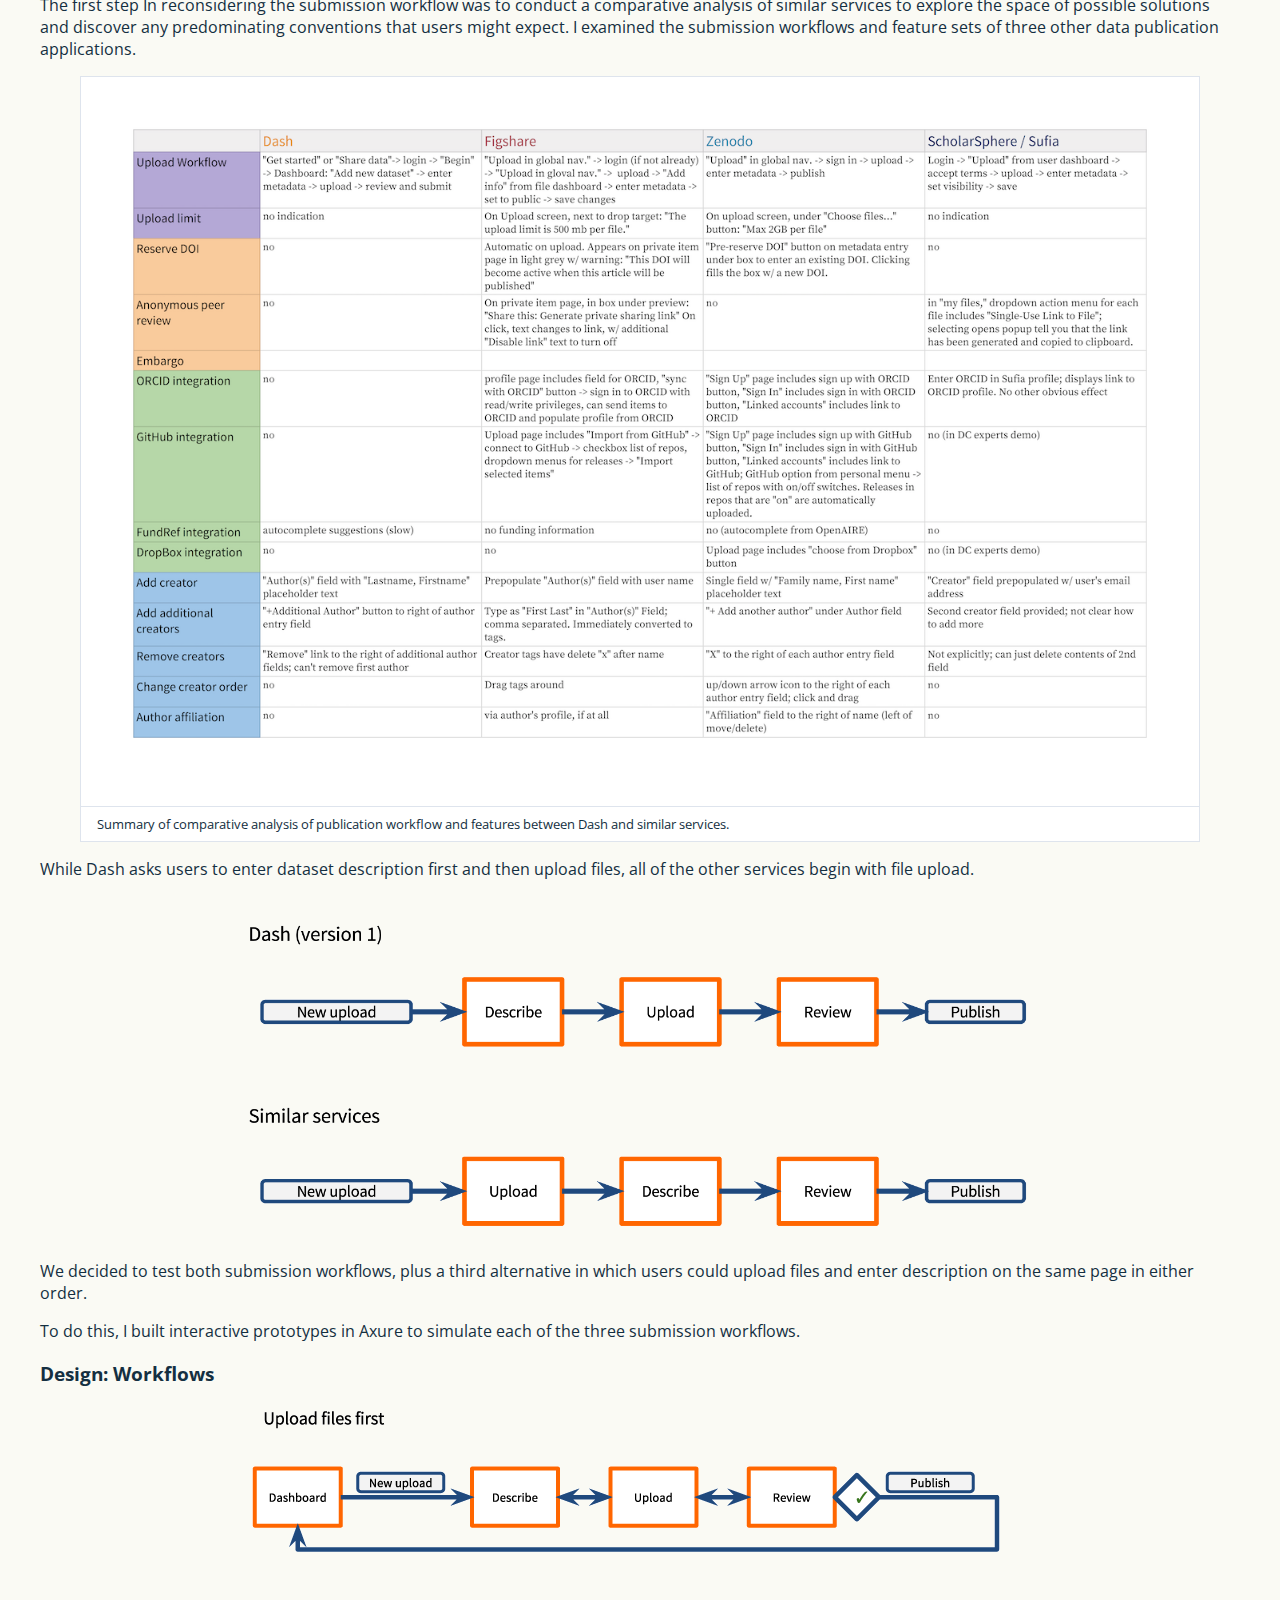
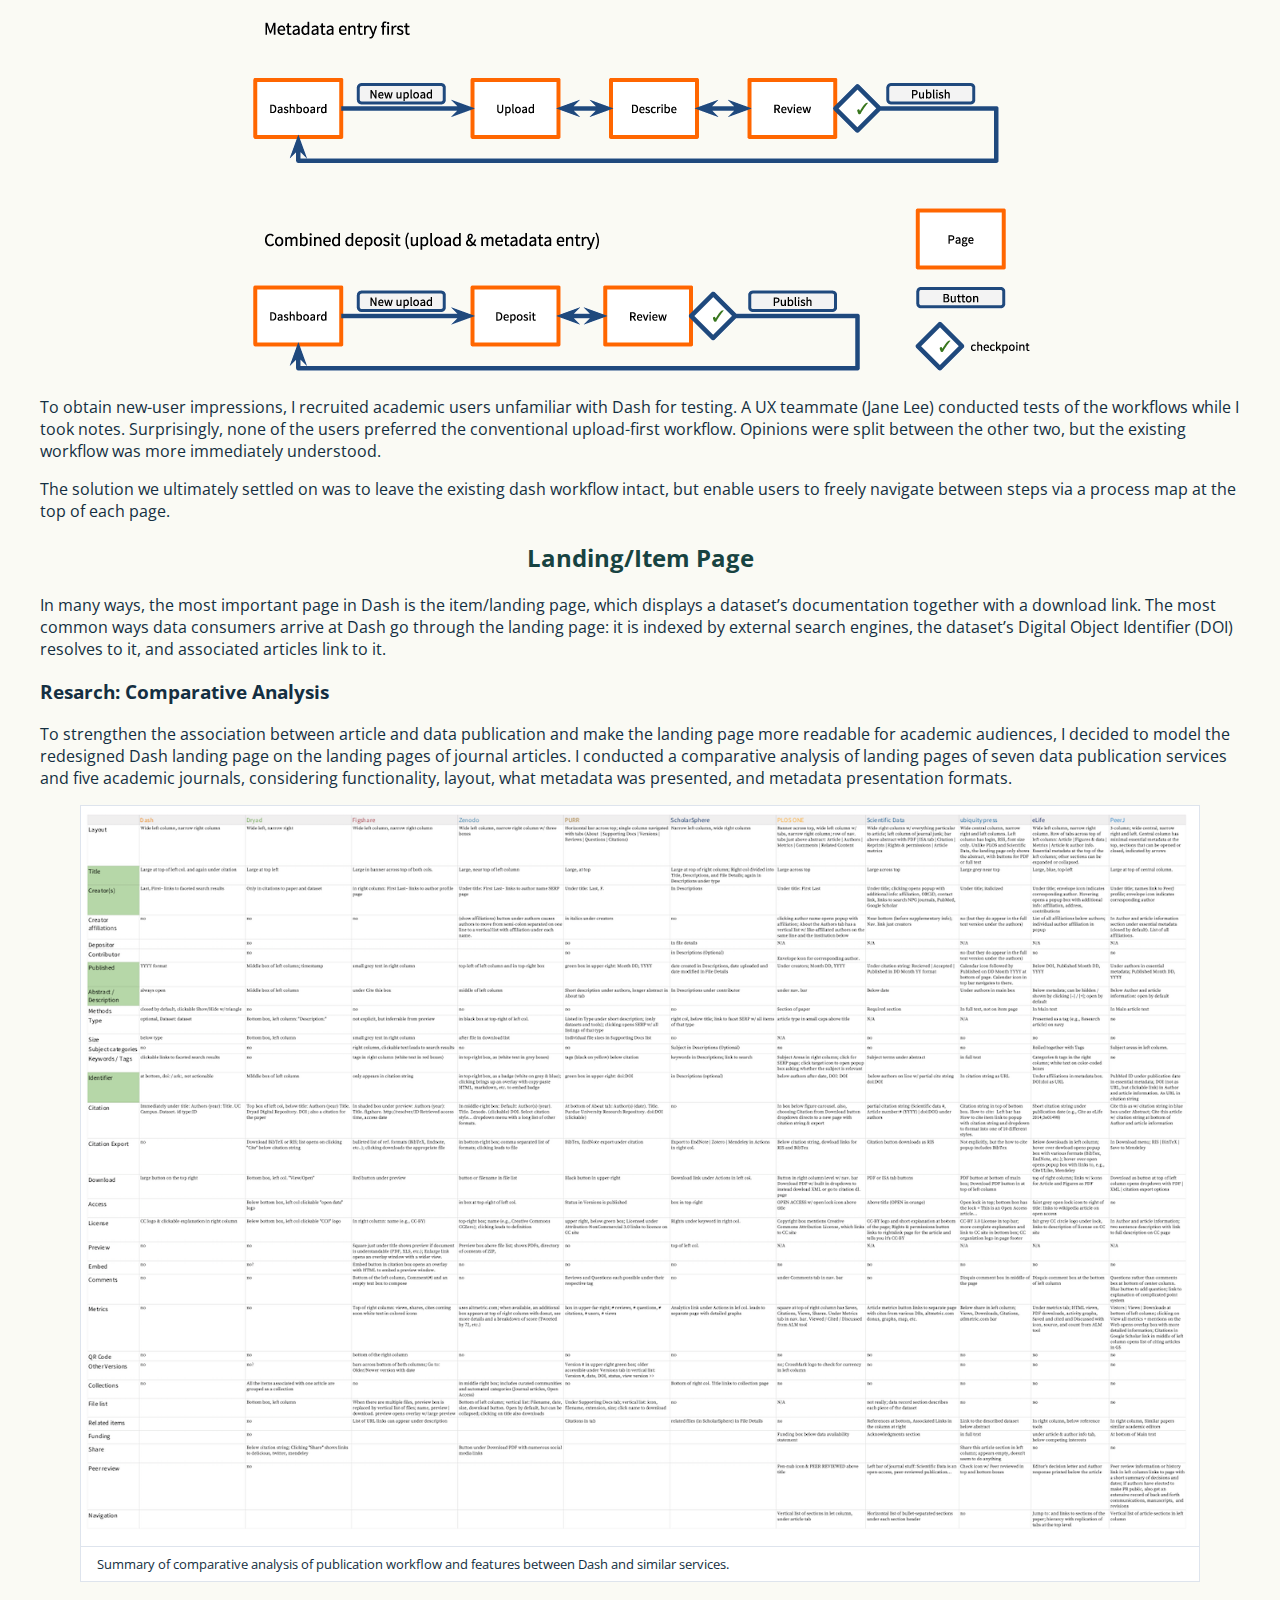
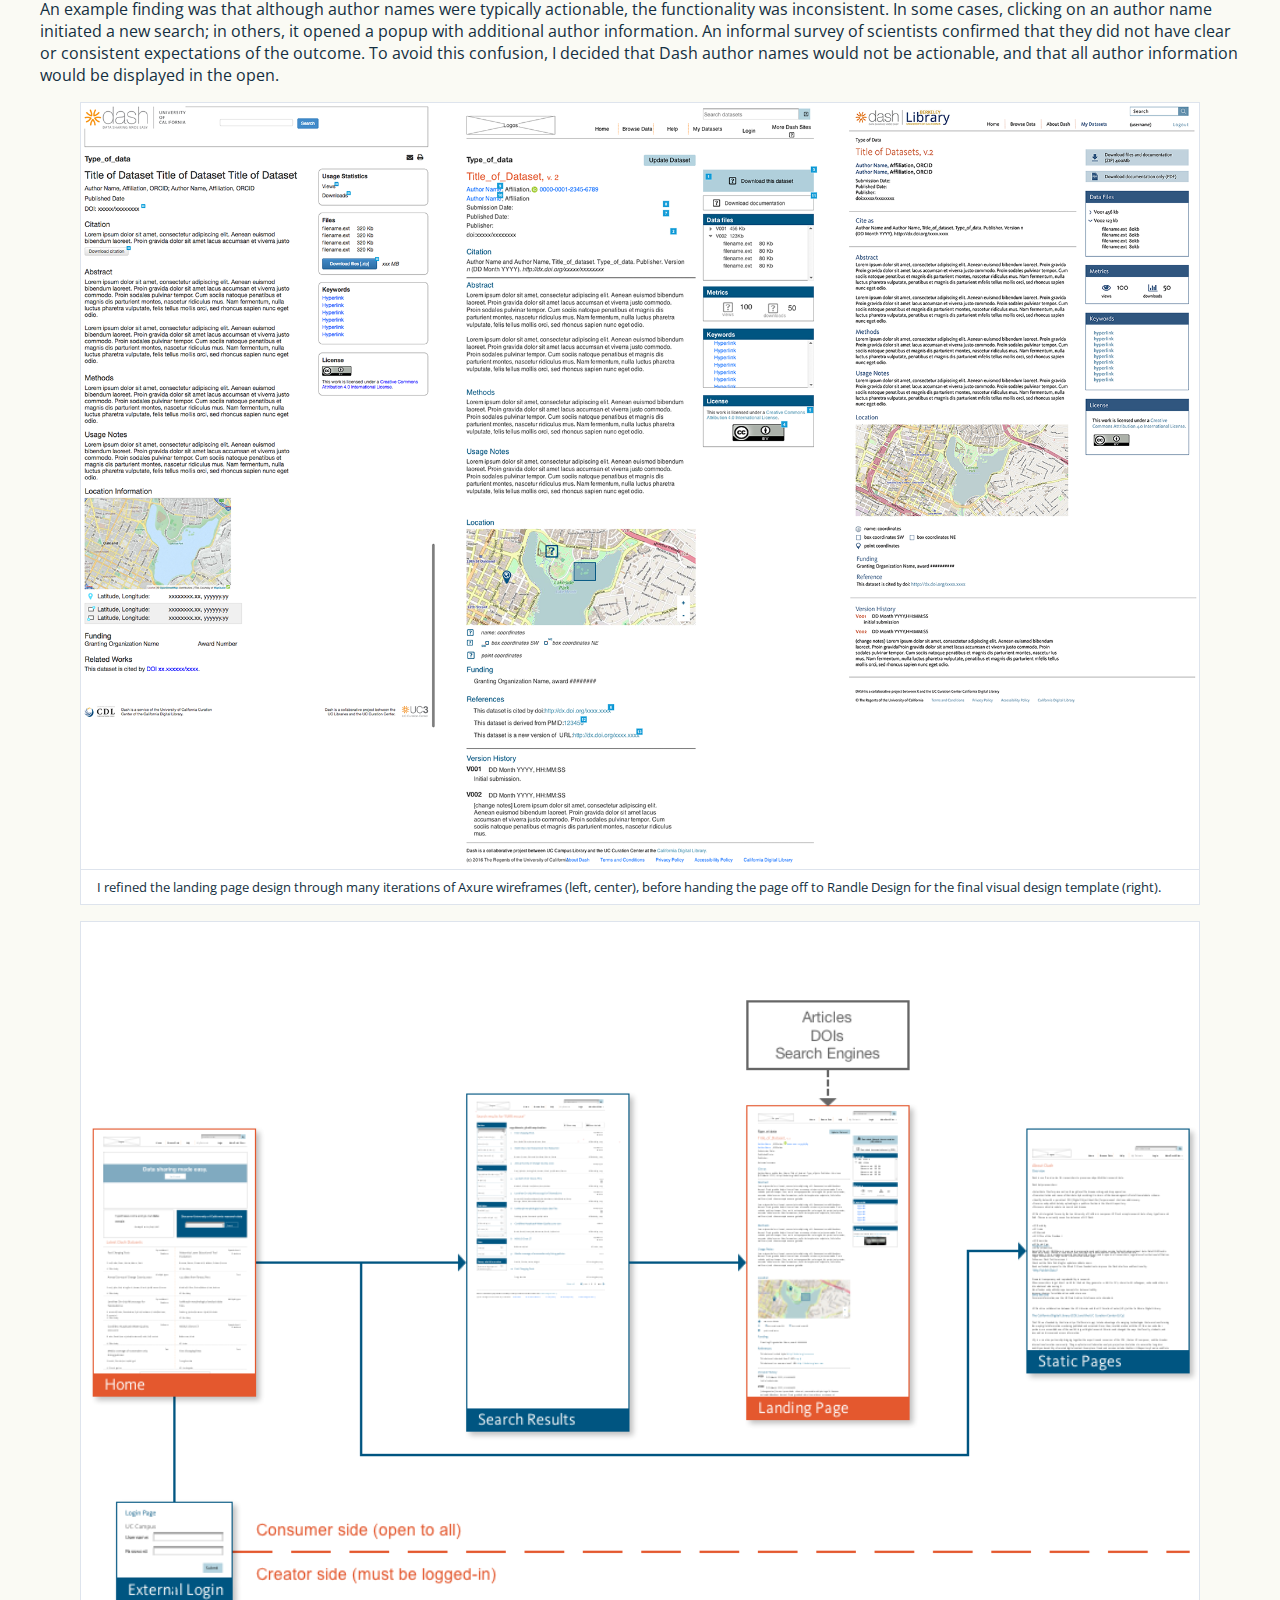
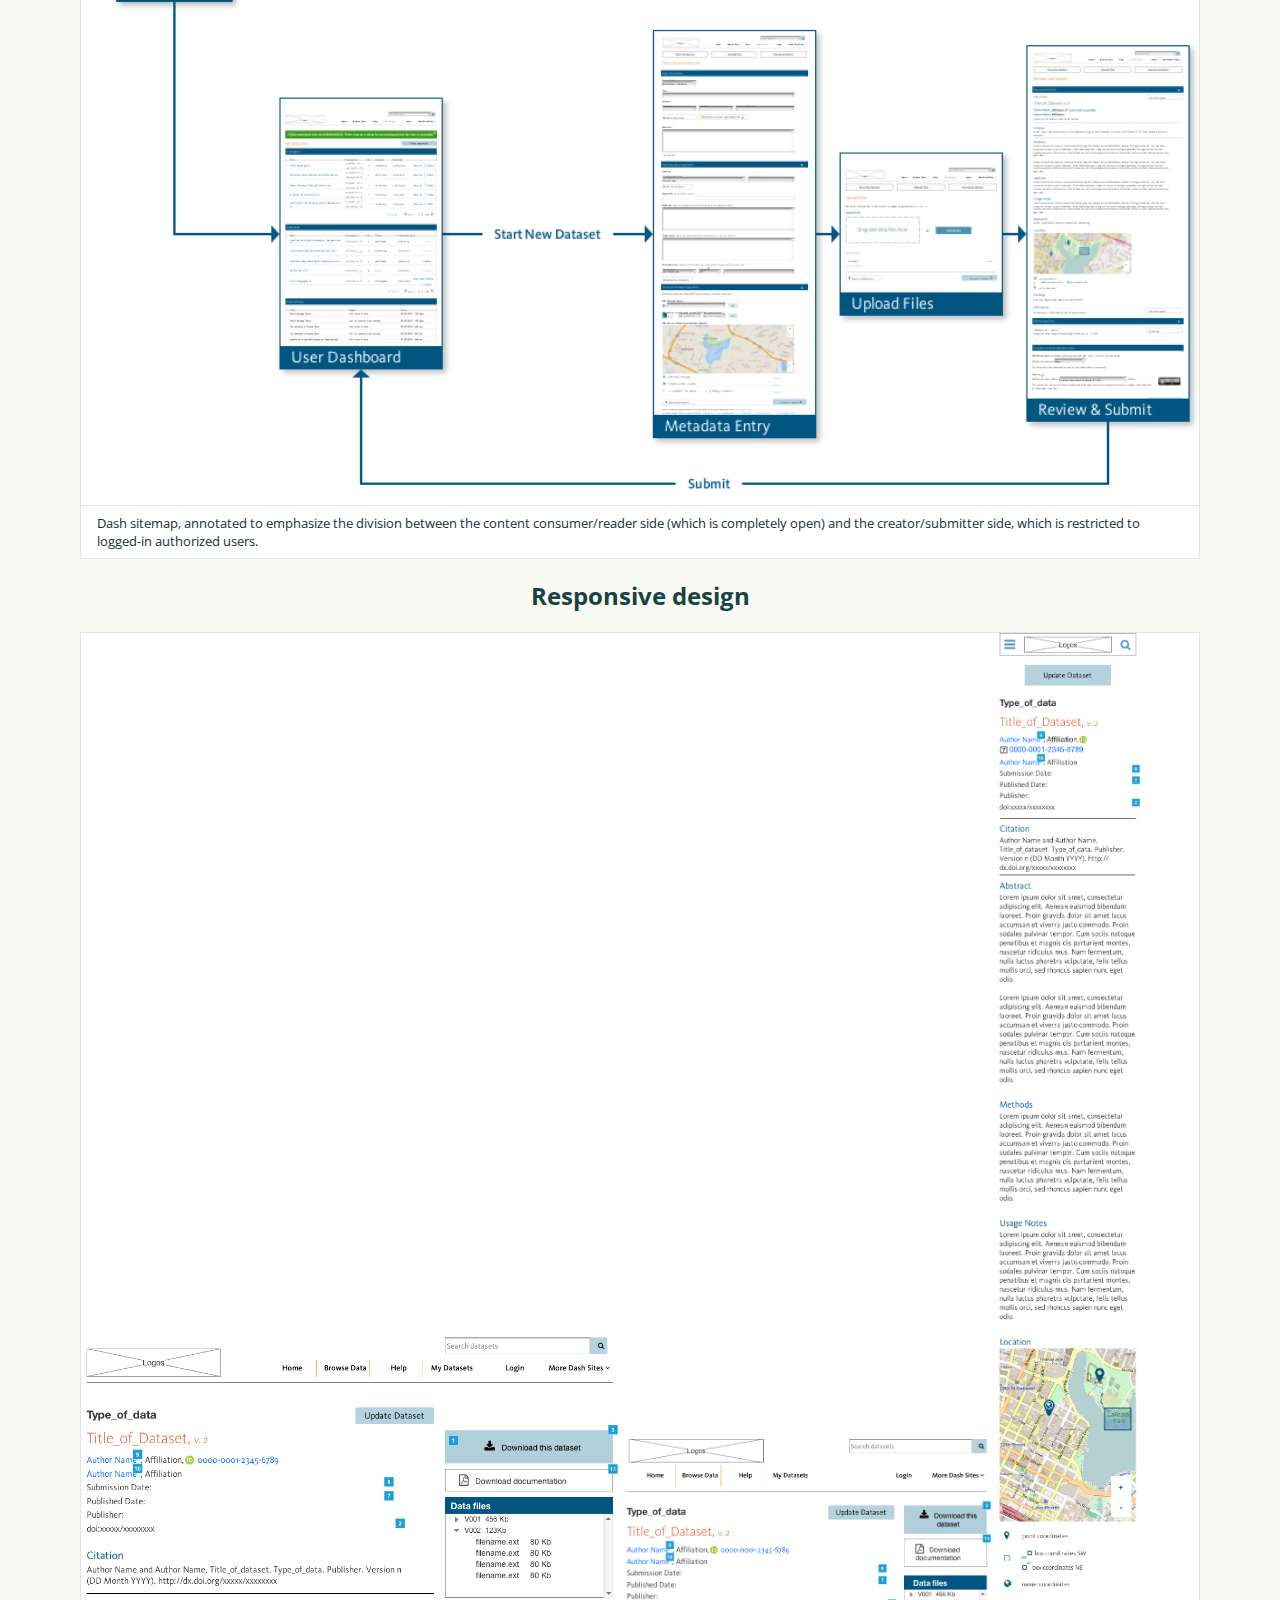
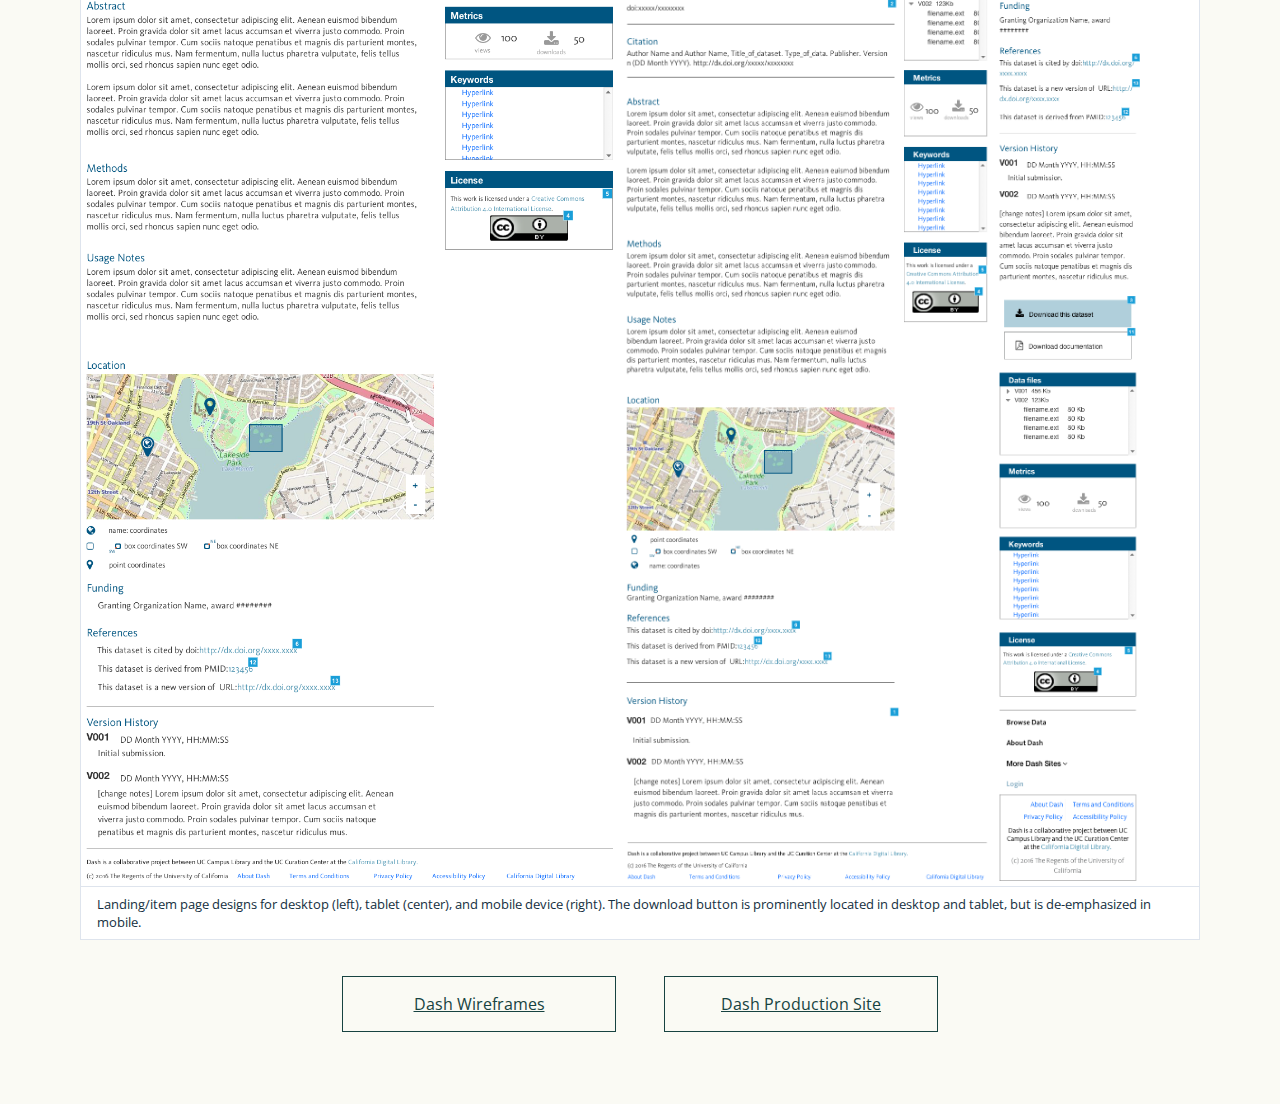
==== commit 258abdcf: "Refactor Nav" ====
--- a/dash.html
+++ b/dash.html
@@ -10,17 +10,15 @@
         <link rel="stylesheet" type="text/css" href="css/project_page.css">
 	</head>
 	<body>
-		<nav>
-			<nav id="primary_nav">
-            <img id="nav_headshot" src="images/headshot_sm.png" alt="photo of john kratz">
-            <p><a href="index.html">John Kratz, PhD</a></p>
-			<ul id="nav_list">
-                <li><a href="index.html#portfolio">portfolio</a></li>
-				<li><a href="resume.html">resume</a></li>
-			</ul>
-			<input id="menu" type="image" src="images/icons/bars-solid.svg" onclick="makeNavListVisible()">
+        <nav>
+            <img src="images/headshot-portrait.jpg" alt="photo of john kratz">
+            <a id="site-title" href="index.html">John Kratz, PhD</a>
+            <div id="main-nav">
+                <a href="index.html#portfolio">portfolio</a>
+                <a href="resume.html">resumé</a>
+            </div>
 		</nav>
-		</nav>
+        
 		<!-- add content here -->
 		<div id="main_container">
 		
--- a/css/navbar.css
+++ b/css/navbar.css
@@ -1,124 +1,62 @@
 nav {
-/*	opacity: 90%;*/
-	position: fixed;
-	top: 0;
-	right: 0;
-	left: 0;
-	height: 72px;
-	z-index: 9999; /* to enure nav bar rests on top of content */
-	width: 100%;
+    display: flex;
+    flex-wrap: wrap;
+    justify-content: space-around;
+    align-items: center;
+    padding: 0;
 	font-size: 1.3em;
 	font-weight: 300;
     color: #FFF9E8;
 /*    background-image: linear-gradient(to right, #514e22, #446330, #215d48, #174341);}*/
-    background-image: linear-gradient(to right, #446330, #215d48, #174341);}
+    background-image: linear-gradient(to right, #446330, #215d48, #174341);
+}
 
 nav img {
-    float: left;
-    width: 56px;
-    margin: 8px 16px 16px 8px;
+    display: none;
+    width 2em;
+    height: 3em;
+    object-fit: cover;
+    margin: 0 0.5em 0 0;
+    
+    
 }
 
 nav a {
+    color: #FFF9E8;
     text-decoration: none;
+    padding: 0.5em 0.5em;
+    border: 1px solid red;
 }
 
-nav p {
-    float: left;
-    margin: 16px 0;
-}
 
-nav p a {
-	color: #FFF9E8;
-}
-
-nav ul {
-	list-style: none;
-	float: right;
-	margin-top: 16pxpx;
-	margin-right: 24px;
-}
-
-nav ul li {
-	display: inline;
-	padding: 0 30px;
-	text-align: center;
-}
-
-nav ul li a {
-	color: #FFF9E8;
-}
-
-nav ul li a:hover {
+nav a:hover {
 	color: #6da5ff;
 }
 
-nav ul li a:visited {
+nav a:visited {
     color: #FFF9E8;
 }
 
-.selected_link {
-	color: #FFF9E8;
+#site-title {
+    font-size: 0.8em;
 }
 
-
-#menu {
-	position: absolute;
-	top: 16px;
-	right: 16px;
-	height: 50px;
-	width: 50px;
-	outline: none;
-	visibility: hidden;
+#main-nav {
+    display: flex;
+    flex-grow: 1;
+    justify-content: space-evenly;
+    border: 1px solid blue;
 }
 
-#headshot {
-    display: block;
-    margin: auto;
-    width: 200px;
-}
+@media only screen and (min-width: 500px) {
 
-#profile-links {
-    display: block;
-    margin: auto;
-    padding: 0;
-    width: 126px;
-}
+	nav img {
+		display: inline;
+	}
+    
+    #site-title {
+        font-size: 1.2em;
+        margin-right: auto;
 
-#profile-links img {
-    width: 36px;
-    padding: 4px;
-    margin: 0 8px;
-}
-
-
-@media only screen and (max-width: 800px) {
-	nav ul {
-		position: relative;
-		top: 12px;
-		height: 210px;
-		width: 100%;
-		margin: 0;
-		padding: 0;
-		background-color: #03263b;
-		visibility: hidden;
-	}
-
-	nav ul li {
-		display: block;
-		position: relative;
-		padding-top: 22px;
-	}
-
-	#company_logo {
-		left: 0;
-	}
-
-	#menu {
-		visibility: visible;
-	}
+    }
 } 
-
-@media only screen and (min-width: 801px) {
-	/* if necessary, reset visibility of ul li items.
-}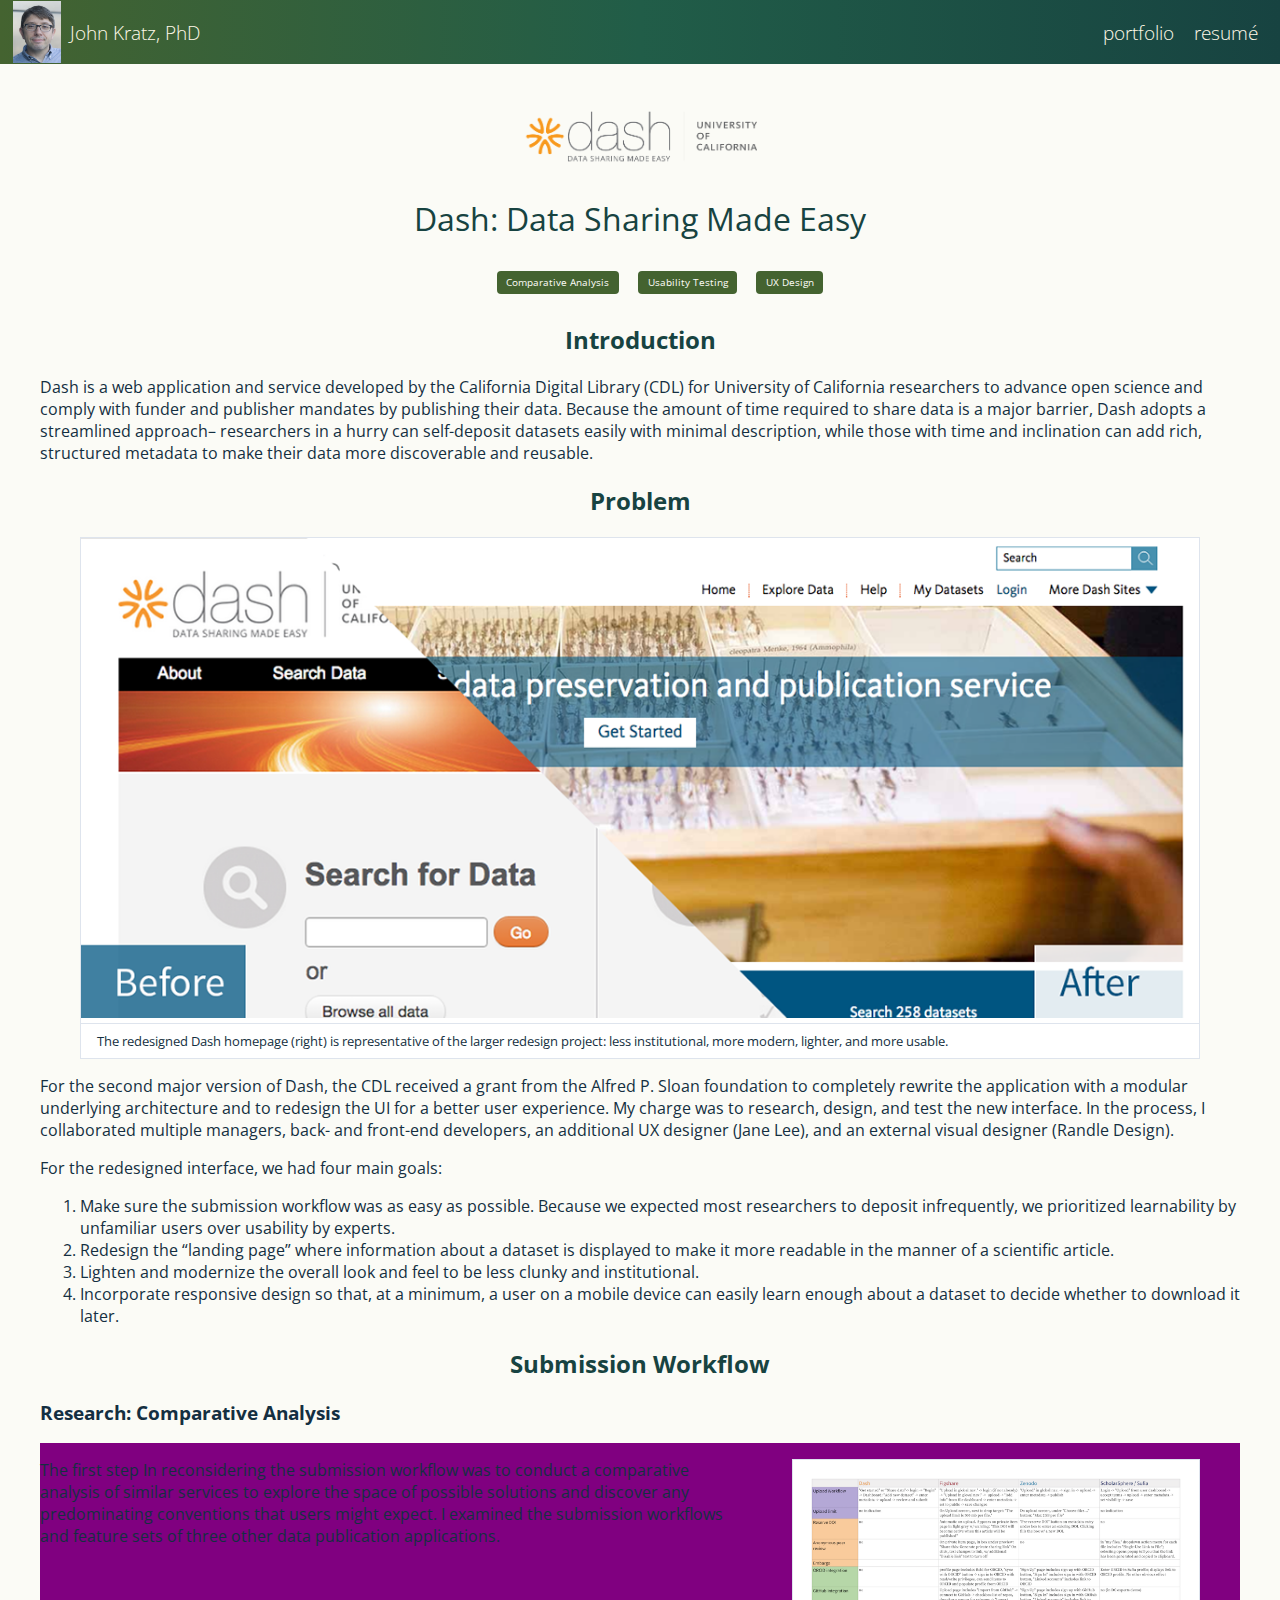
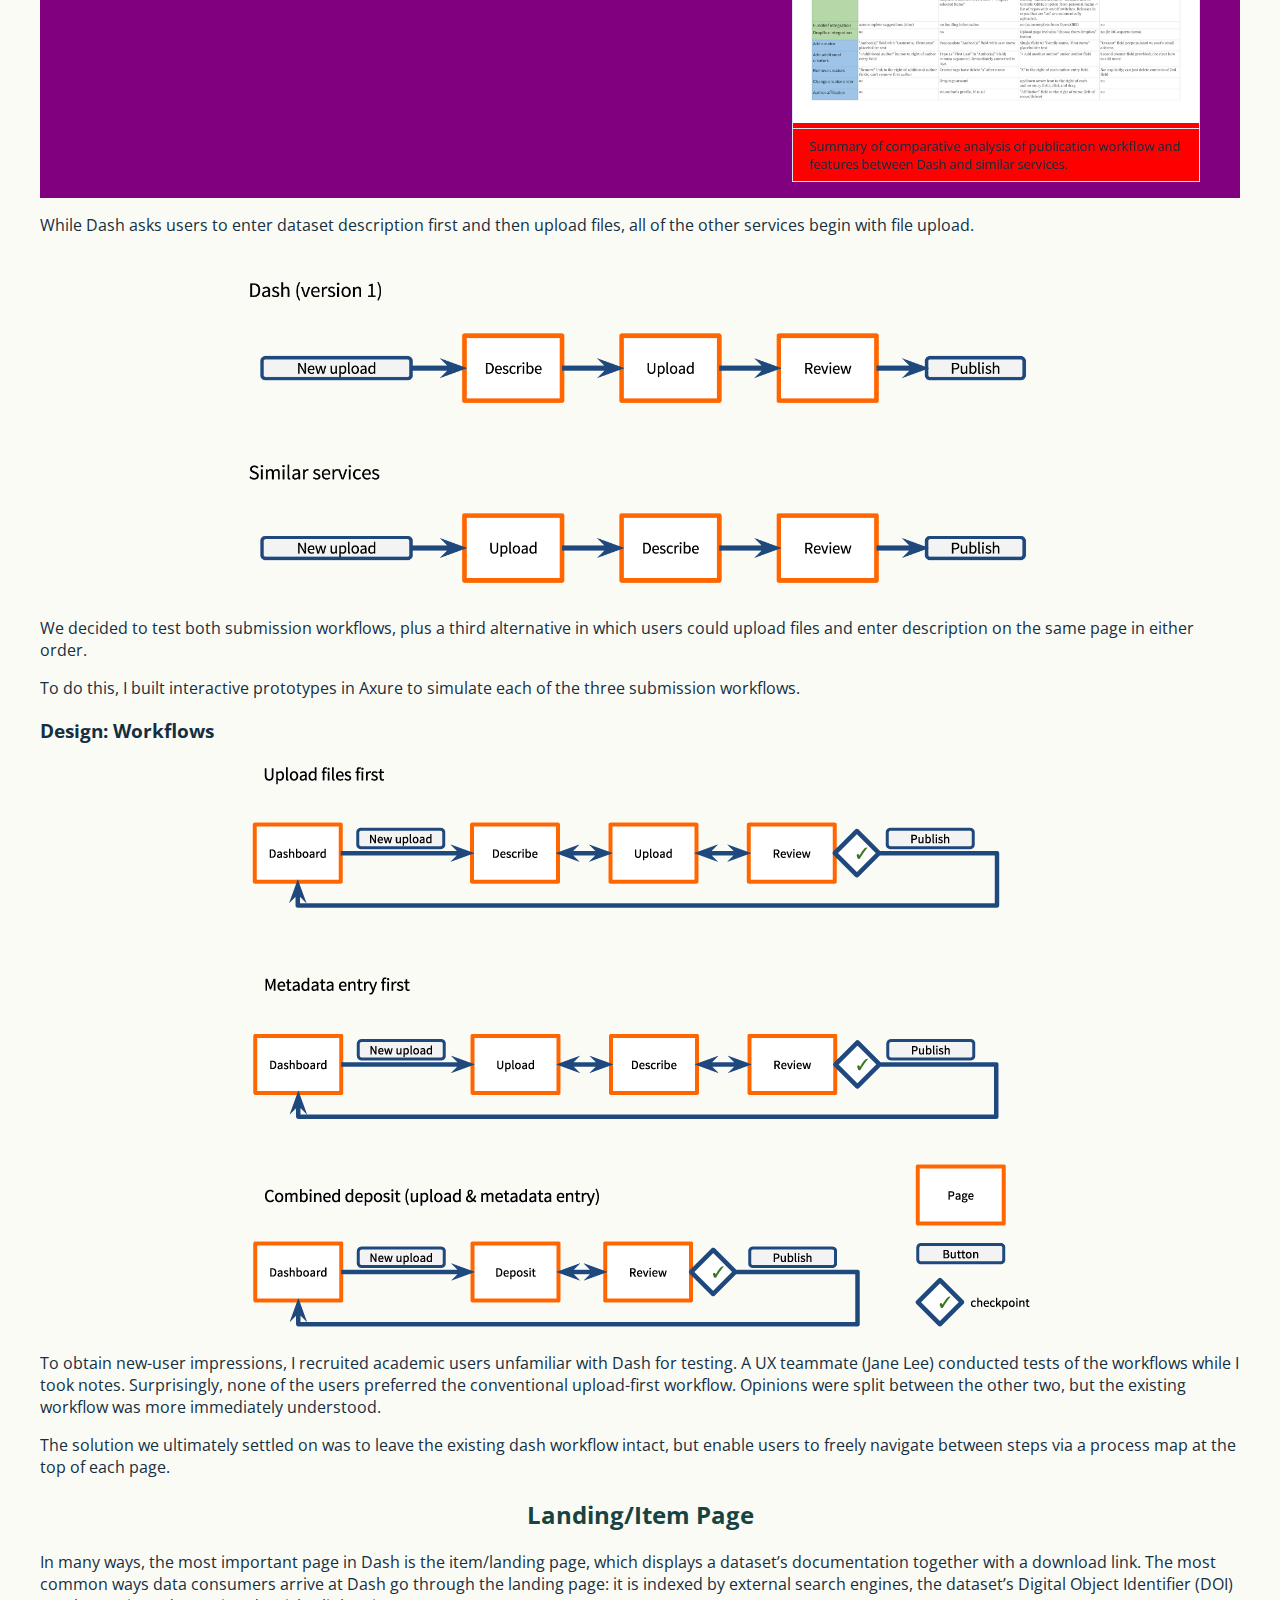
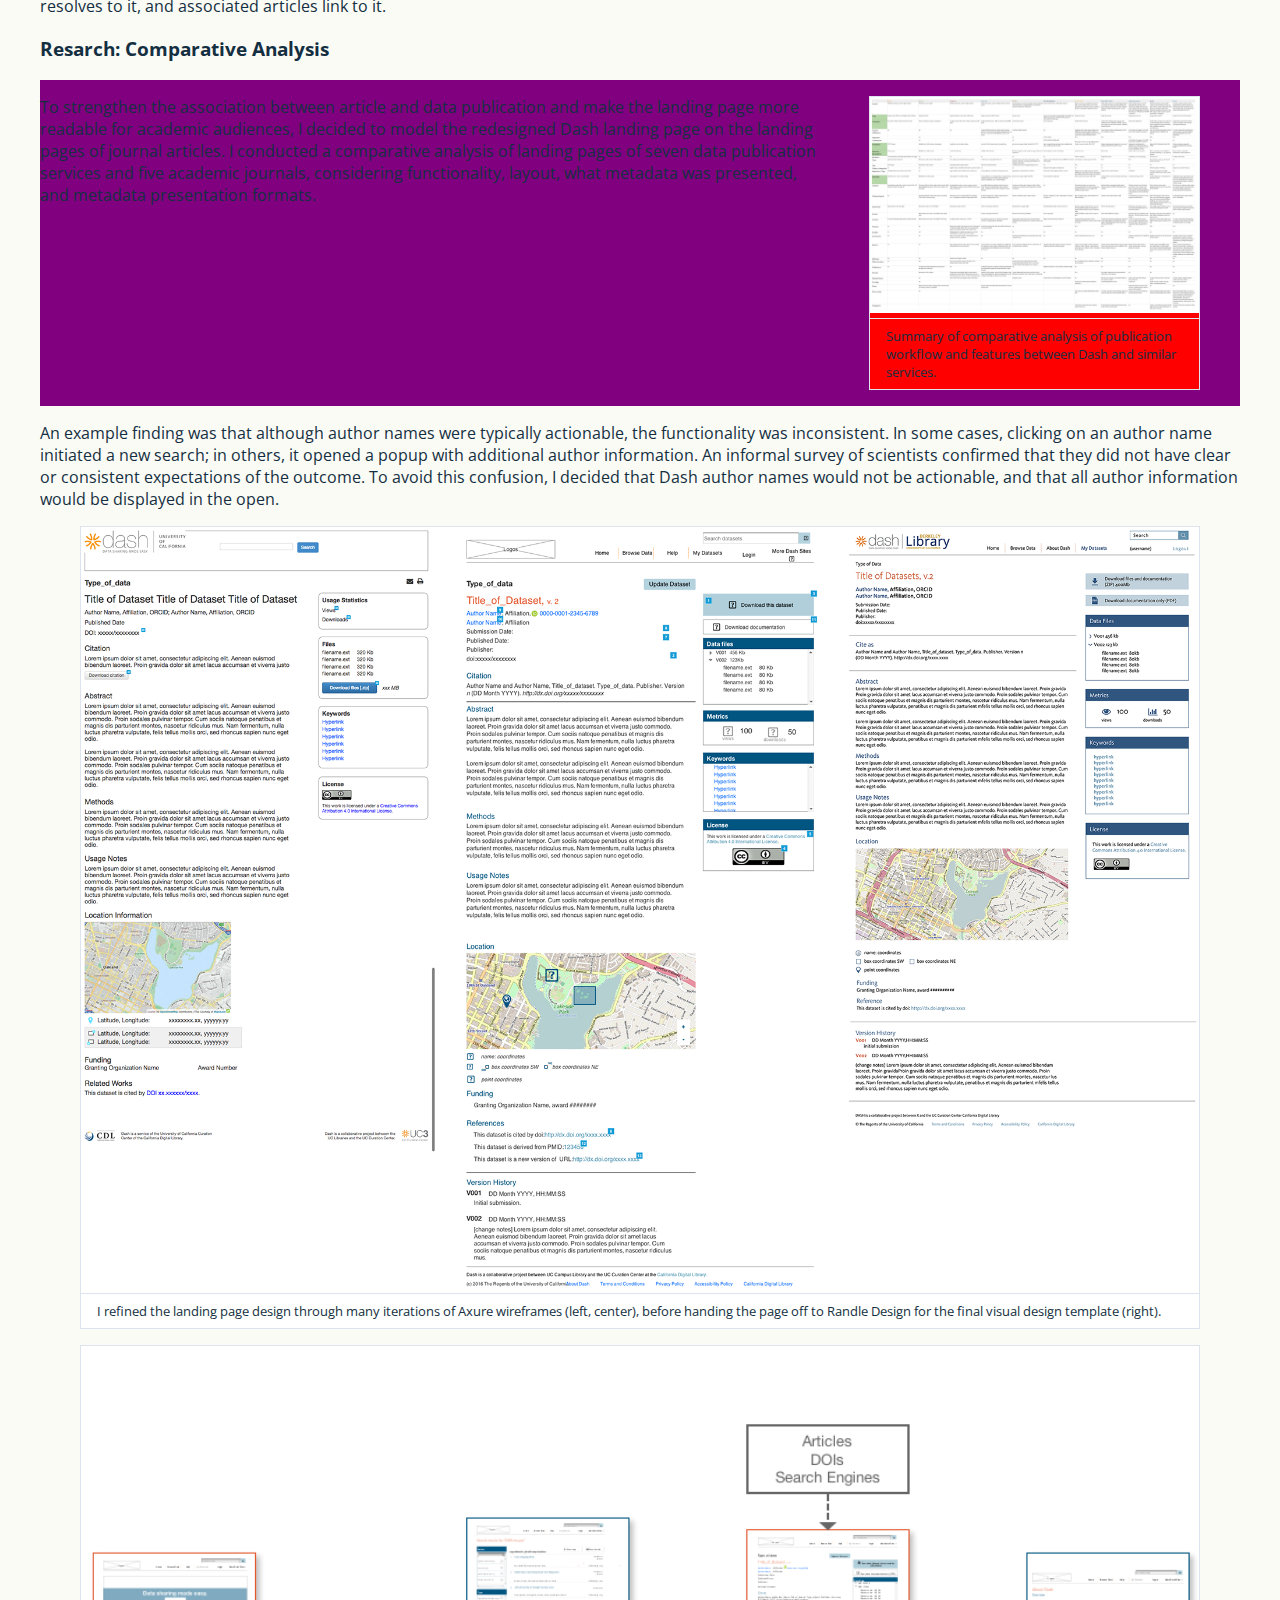
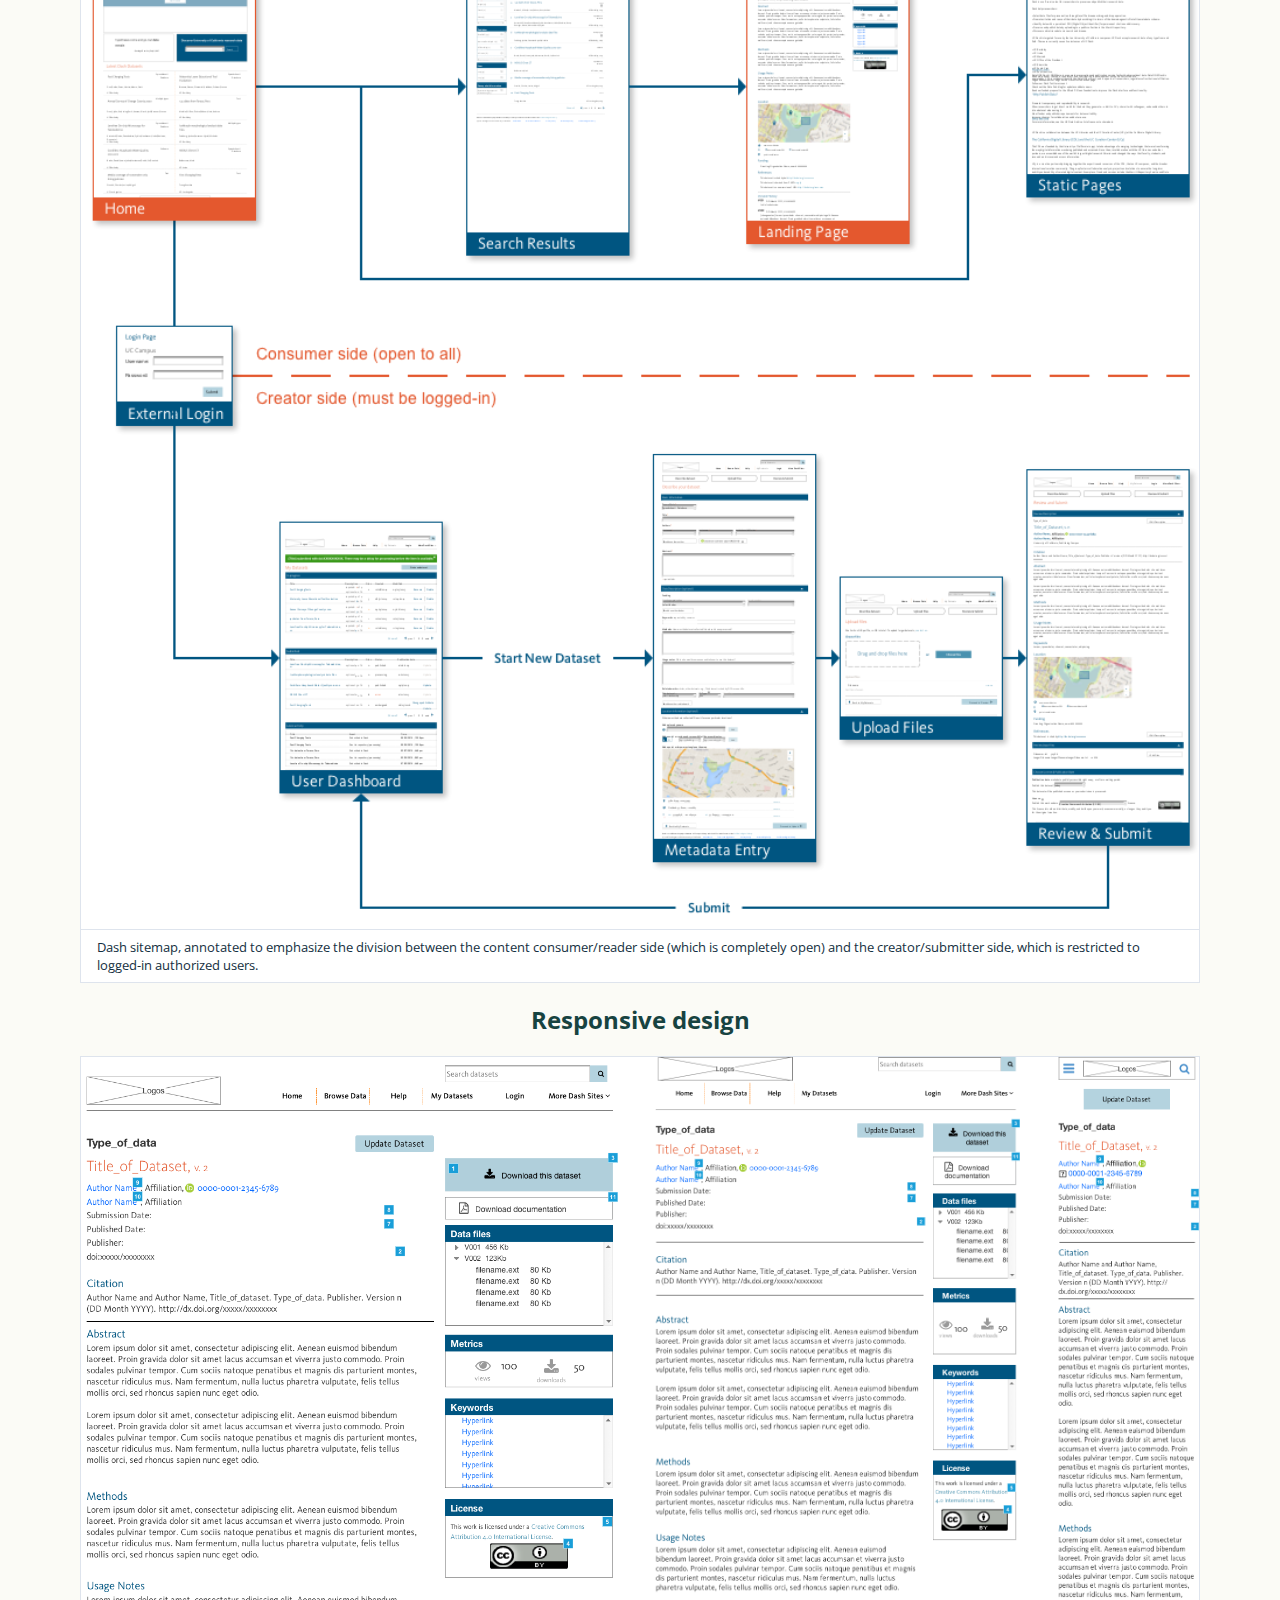
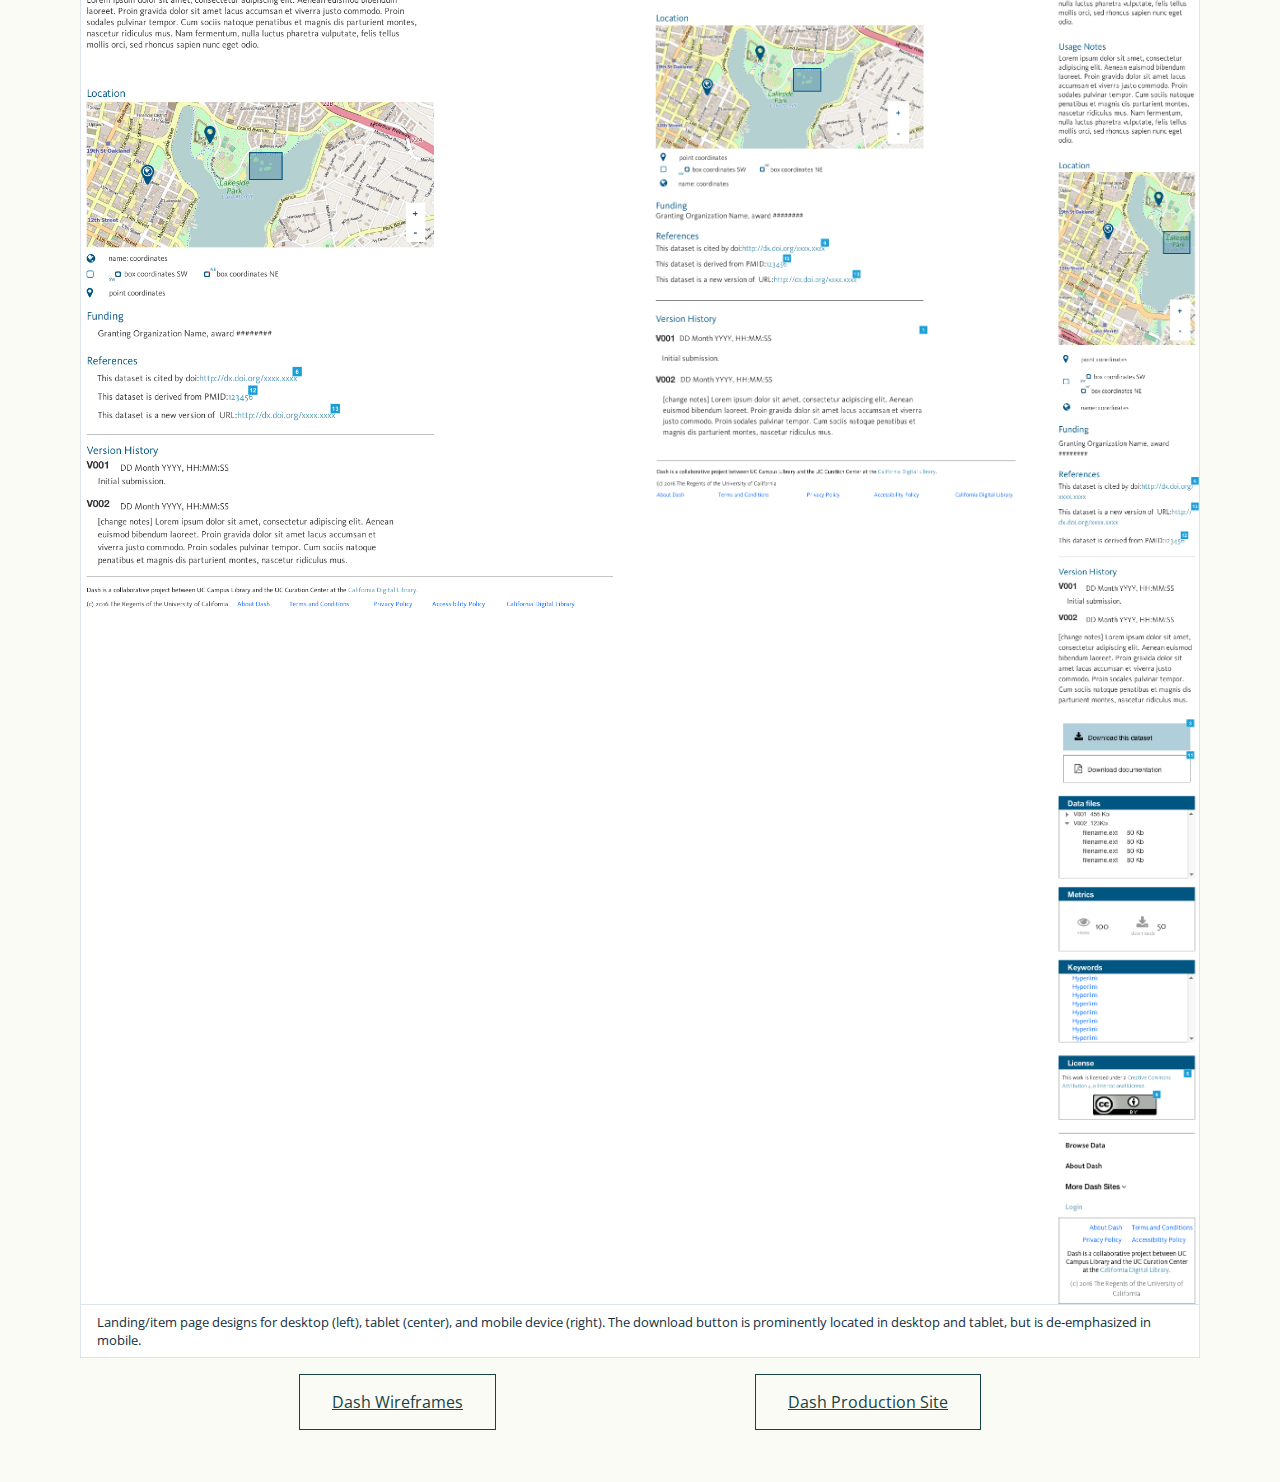
==== commit dea06a69: "refactor" ====
--- a/dash.html
+++ b/dash.html
@@ -13,10 +13,8 @@
         <nav>
             <img src="images/headshot-portrait.jpg" alt="photo of john kratz">
             <a id="site-title" href="index.html">John Kratz, PhD</a>
-            <div id="main-nav">
-                <a href="index.html#portfolio">portfolio</a>
-                <a href="resume.html">resumé</a>
-            </div>
+            <a href="index.html#portfolio">portfolio</a>
+            <a href="resume.html">resumé</a>
 		</nav>
         
 		<!-- add content here -->
@@ -30,9 +28,14 @@
 					<li><a href="">DMPTool</a></li>
 				</ul>
 			</div> -->
+            <img src="images/dash/logo.png" class="project-logo">
+
 			<h1>Dash: Data Sharing Made Easy</h1>
-			<p id="skill_list" class="skill">Comparative Analysis, Usability Testing, UX Design</p>
-			<img src="images/dash/logo.png" class="project_logo">
+			<ul class="skill-list">
+                <li>Comparative Analysis</li>
+                <li>Usability Testing</li>
+                <li>UX Design</li>
+            </ul>
 			<h2>Introduction</h2>
 
 			<p>Dash is a web application and service developed by the California Digital Library (CDL) for University of California researchers to advance open science and comply with funder and publisher mandates by publishing their data. Because the amount of time required to share data is a major barrier, Dash adopts a streamlined approach– researchers in a hurry can self-deposit datasets easily with minimal description, while those with time and inclination can add rich, structured metadata to make their data more discoverable and reusable.</p>
@@ -56,13 +59,16 @@
 			<h2>Submission Workflow<h2/>
 
 			<h3>Research: Comparative Analysis</h3>
+                
+            <div class="text-w-fig">
 
-			<p>The first step In reconsidering the submission workflow was to conduct a comparative analysis of similar services to explore the space of possible solutions and discover any predominating conventions that users might expect. I examined the submission workflows and feature sets of three other data publication applications.</p>
+                <p>The first step In reconsidering the submission workflow was to conduct a comparative analysis of similar services to explore the space of possible solutions and discover any predominating conventions that users might expect. I examined the submission workflows and feature sets of three other data publication applications.</p>
 
-            <figure>
-                <a href="docs/comparative_analysis.pdf"><img src="images/dash/comparative_analysis_1400px.png" alt="thumbnail of comparative analysis table"></a>
-                <figcaption>Summary of comparative analysis of publication workflow and features between Dash and similar services.</figcaption>
-            </figure>
+                <figure class="thumbnail">
+                    <a href="docs/comparative_analysis.pdf"><img src="images/dash/comparative_analysis_1400px.png" alt="thumbnail of comparative analysis table"></a>
+                    <figcaption>Summary of comparative analysis of publication workflow and features between Dash and similar services.</figcaption>
+                </figure>
+            </div>
 			
 			<p>While Dash asks users to enter dataset description first and then upload files, all of the other services begin with file upload. </p>
                 
@@ -87,12 +93,14 @@
 
 			<h3>Resarch: Comparative Analysis</h3>
                 
-			<p>To strengthen the association between article and data publication and make the landing page more readable for academic audiences, I decided to model the redesigned Dash landing page on the landing pages of journal articles. I conducted a comparative analysis of landing pages of seven data publication services and five academic  journals, considering functionality, layout, what metadata was presented, and metadata presentation formats.</p>
+			<div class="text-w-fig">
+                <p>To strengthen the association between article and data publication and make the landing page more readable for academic audiences, I decided to model the redesigned Dash landing page on the landing pages of journal articles. I conducted a comparative analysis of landing pages of seven data publication services and five academic  journals, considering functionality, layout, what metadata was presented, and metadata presentation formats.</p>
 
-            <figure>
-                <a href="docs/comparative_analysis_item_page.pdf"><img src="images/dash/comparative_analysis_item_page.png" alt="thumbnail of comparative analysis table"></a>
-                <figcaption>Summary of comparative analysis of publication workflow and features between Dash and similar services.</figcaption>
-            </figure>
+                <figure class="thumbnail">
+                    <a href="docs/comparative_analysis_item_page.pdf"><img src="images/dash/comparative_analysis_item_page.png" alt="thumbnail of comparative analysis table"></a>
+                    <figcaption>Summary of comparative analysis of publication workflow and features between Dash and similar services.</figcaption>
+                </figure>
+            </div>
                 
 			<p>An example finding was that although author names were typically actionable, the functionality was inconsistent. In some cases, clicking on an author name initiated a new search; in others, it opened a popup with additional author information. An informal survey of scientists confirmed that they did not have clear or consistent expectations of the outcome. To avoid this confusion, I decided that Dash author names would not be actionable, and that all author information would be displayed in the open.</p>
                 
@@ -126,7 +134,5 @@
 
 		</div>
 
-		<script type="text/javascript" src="js/main_script.js"></script>
-
 	</body>
 </html>--- a/css/base_styles.css
+++ b/css/base_styles.css
@@ -4,7 +4,7 @@
 
 body {
 	margin: 0;
-    background-color: #FAFAF4;
+    background-color: #FBFBF6;
     color: #142F41;
 }
 
@@ -14,6 +14,7 @@
 
 h1 {
 	text-align: center;
+    font-weight: 400;
 	color: #174341;
 }
 
@@ -26,9 +27,7 @@
 	width: 100%;
 }
 
-svg {
-    fill: currentColor;
-}
+
 
 figure {
 	border: 1px solid #dee4ed;
@@ -53,11 +52,9 @@
 }
 
 #main_container {
-	position: relative;
     max-width: 1200px;
-    margin: auto;
-	top: 82px;
 	padding: 36px;
+    margin: 0 auto;
 }
 
 #skill_list {
--- a/css/navbar.css
+++ b/css/navbar.css
@@ -3,60 +3,45 @@
     flex-wrap: wrap;
     justify-content: space-around;
     align-items: center;
-    padding: 0;
-	font-size: 1.3em;
+    height: 64px;
+    padding: 0 1vw;
+	font-size: 1.2em;
 	font-weight: 300;
-    color: #FFF9E8;
 /*    background-image: linear-gradient(to right, #514e22, #446330, #215d48, #174341);}*/
     background-image: linear-gradient(to right, #446330, #215d48, #174341);
 }
 
 nav img {
     display: none;
-    width 2em;
-    height: 3em;
-    object-fit: cover;
-    margin: 0 0.5em 0 0;
-    
-    
+    width: 48px;
+    object-fit: scale-down;
 }
 
 nav a {
     color: #FFF9E8;
     text-decoration: none;
-    padding: 0.5em 0.5em;
-    border: 1px solid red;
+    padding: 0.5em 0.5em;   
+}
+
+a:visited {
+    color: #FFF9E8;
+}
+
+nav a:hover {
+    text-decoration: underline;
+    text-decoration-skip: objects;
+
 }
 
 
-nav a:hover {
-	color: #6da5ff;
+#site-title {
+    margin-right: auto;
 }
 
-nav a:visited {
-    color: #FFF9E8;
-}
-
-#site-title {
-    font-size: 0.8em;
-}
-
-#main-nav {
-    display: flex;
-    flex-grow: 1;
-    justify-content: space-evenly;
-    border: 1px solid blue;
-}
 
 @media only screen and (min-width: 500px) {
 
 	nav img {
 		display: inline;
 	}
-    
-    #site-title {
-        font-size: 1.2em;
-        margin-right: auto;
-
-    }
 } 
--- a/css/project_page.css
+++ b/css/project_page.css
@@ -1,13 +1,43 @@
+
+
+
+.skill-list {
+    list-style: none;
+    display: flex;
+    flex-direction: row;
+    flex-wrap: wrap;
+    justify-content: center;
+}
+
+.skill-list li {
+    padding: 0.5em 1em;
+    margin: 1em;
+    border-radius: 4px;
+    background-color: #446330;
+    color: #FBFBF6;
+    font-size: 0.6em;
+}
+
+
+.project-logo {
+    display: block;
+    width: 16em;
+    margin: auto;
+    object-fit: scale-down;
+}
+
+.medium-image {
+    display: block;
+    margin: auto;
+    max-width: 800px;
+}
+
 .responsive-showcase {
-/*
+
     display: flex;
     flex-flow: row wrap;
-    justify-content: flex-start;
-*/
-    display: block;
-    position: relative;
-    
-
+    justify-content: space-between;
+    align-items: flex-start;
 }
 
 .responsive-screenshot-wide {
@@ -25,26 +55,44 @@
     width: 13%;
 }
 
-.medium-image {
-    display: block;
-    margin: auto;
-    max-width: 800px;
-}
+
+/* links to wireframes and production sites */
 
 .primary-link-area {
+    margin: 1em 0;
     display: flex;
     flex-direction: row;
-    margin: 36px 0;
-    justify-content: center;
+    justify-content: space-evenly;
 }
 
 .primary-link-area a {
-    width: 240px;
     text-decoration: underline;
     text-decoration-skip: spaces;
     text-align: center;
-    padding: 16px;
-    margin: 0 24px;
+    padding: 1em 2em;
     border: 1px solid #174341;
 }
 
+
+/* block of text with an accompanying figure */
+
+.text-w-fig {
+    display: flex;
+    flex-direction: column;
+    flex-grow: 3; 
+    background-color: purple;
+}
+
+.thumbnail {
+    flex-grow: 1;
+    background-color: red;
+}
+
+/* MEIDA QUERIES */
+
+@media only screen and (min-width: 500px) {
+    .text-w-fig {
+        flex-direction: row;
+    }
+
+} 
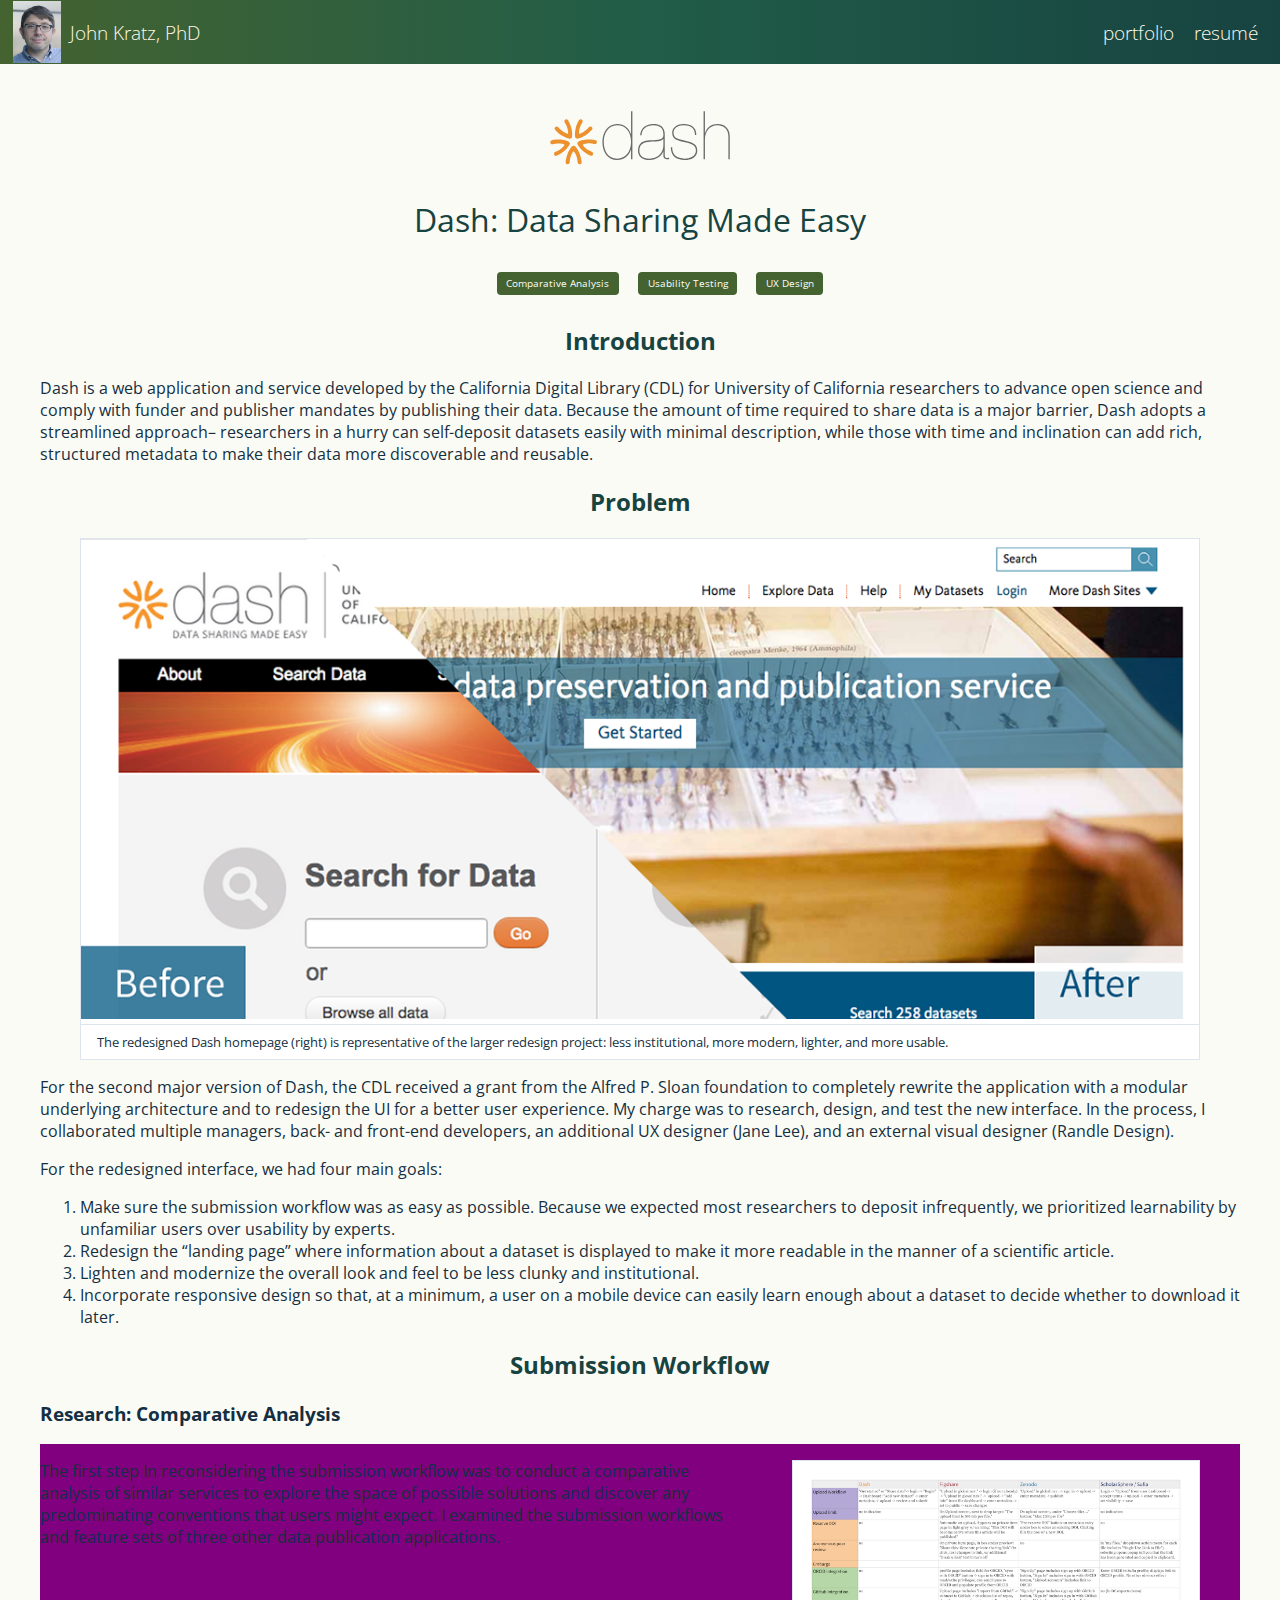
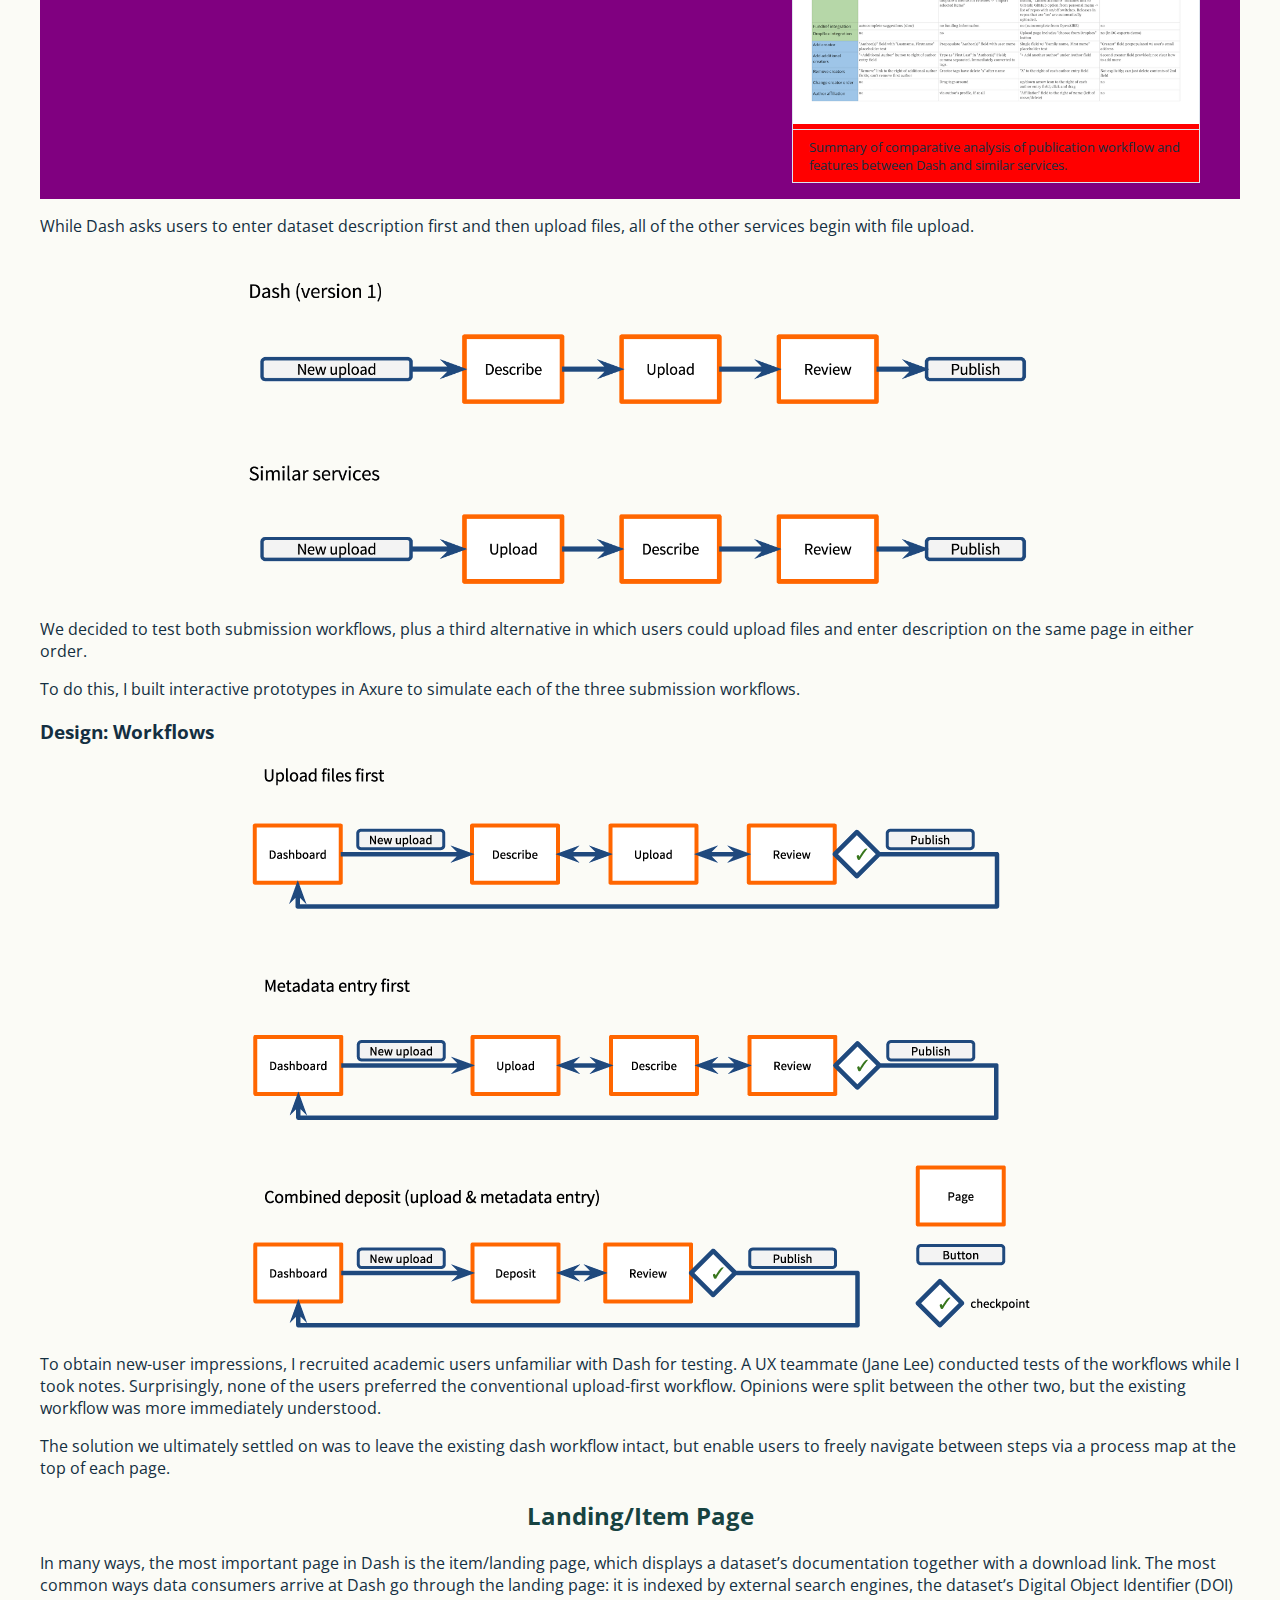
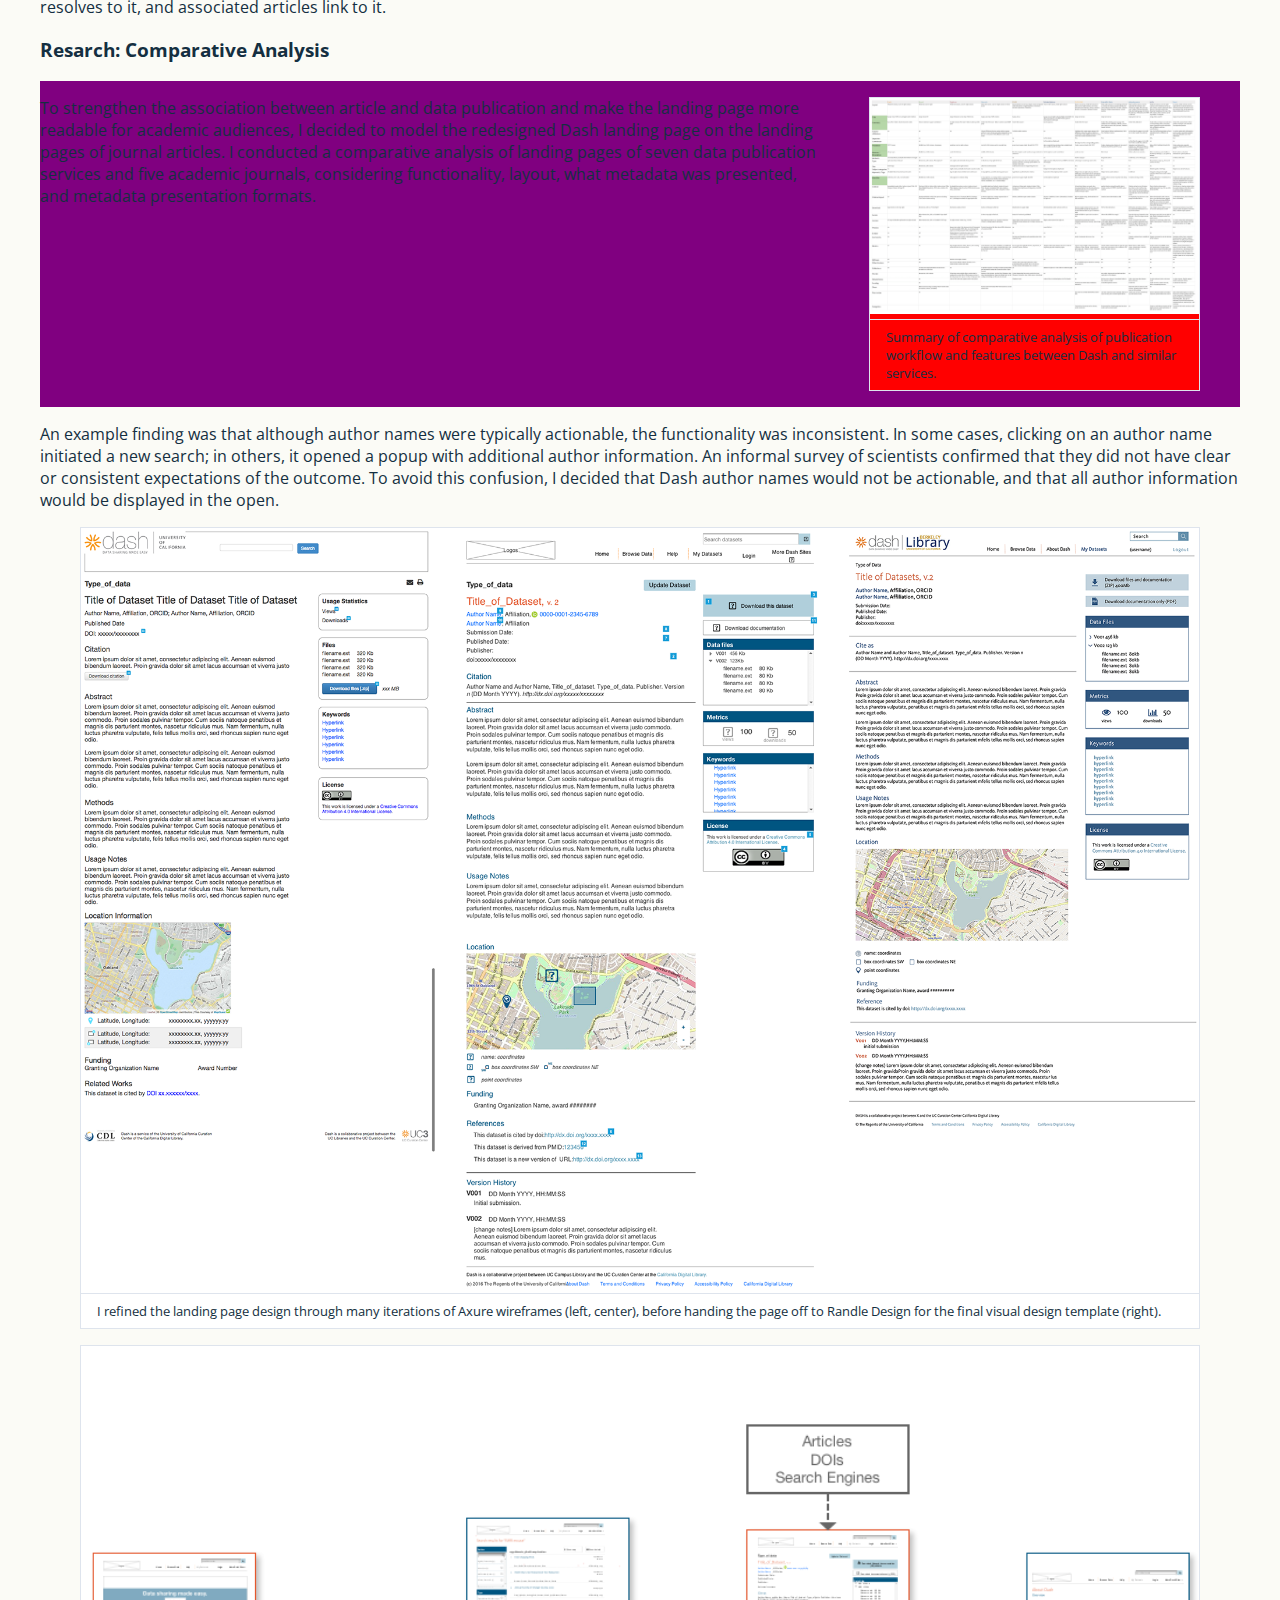
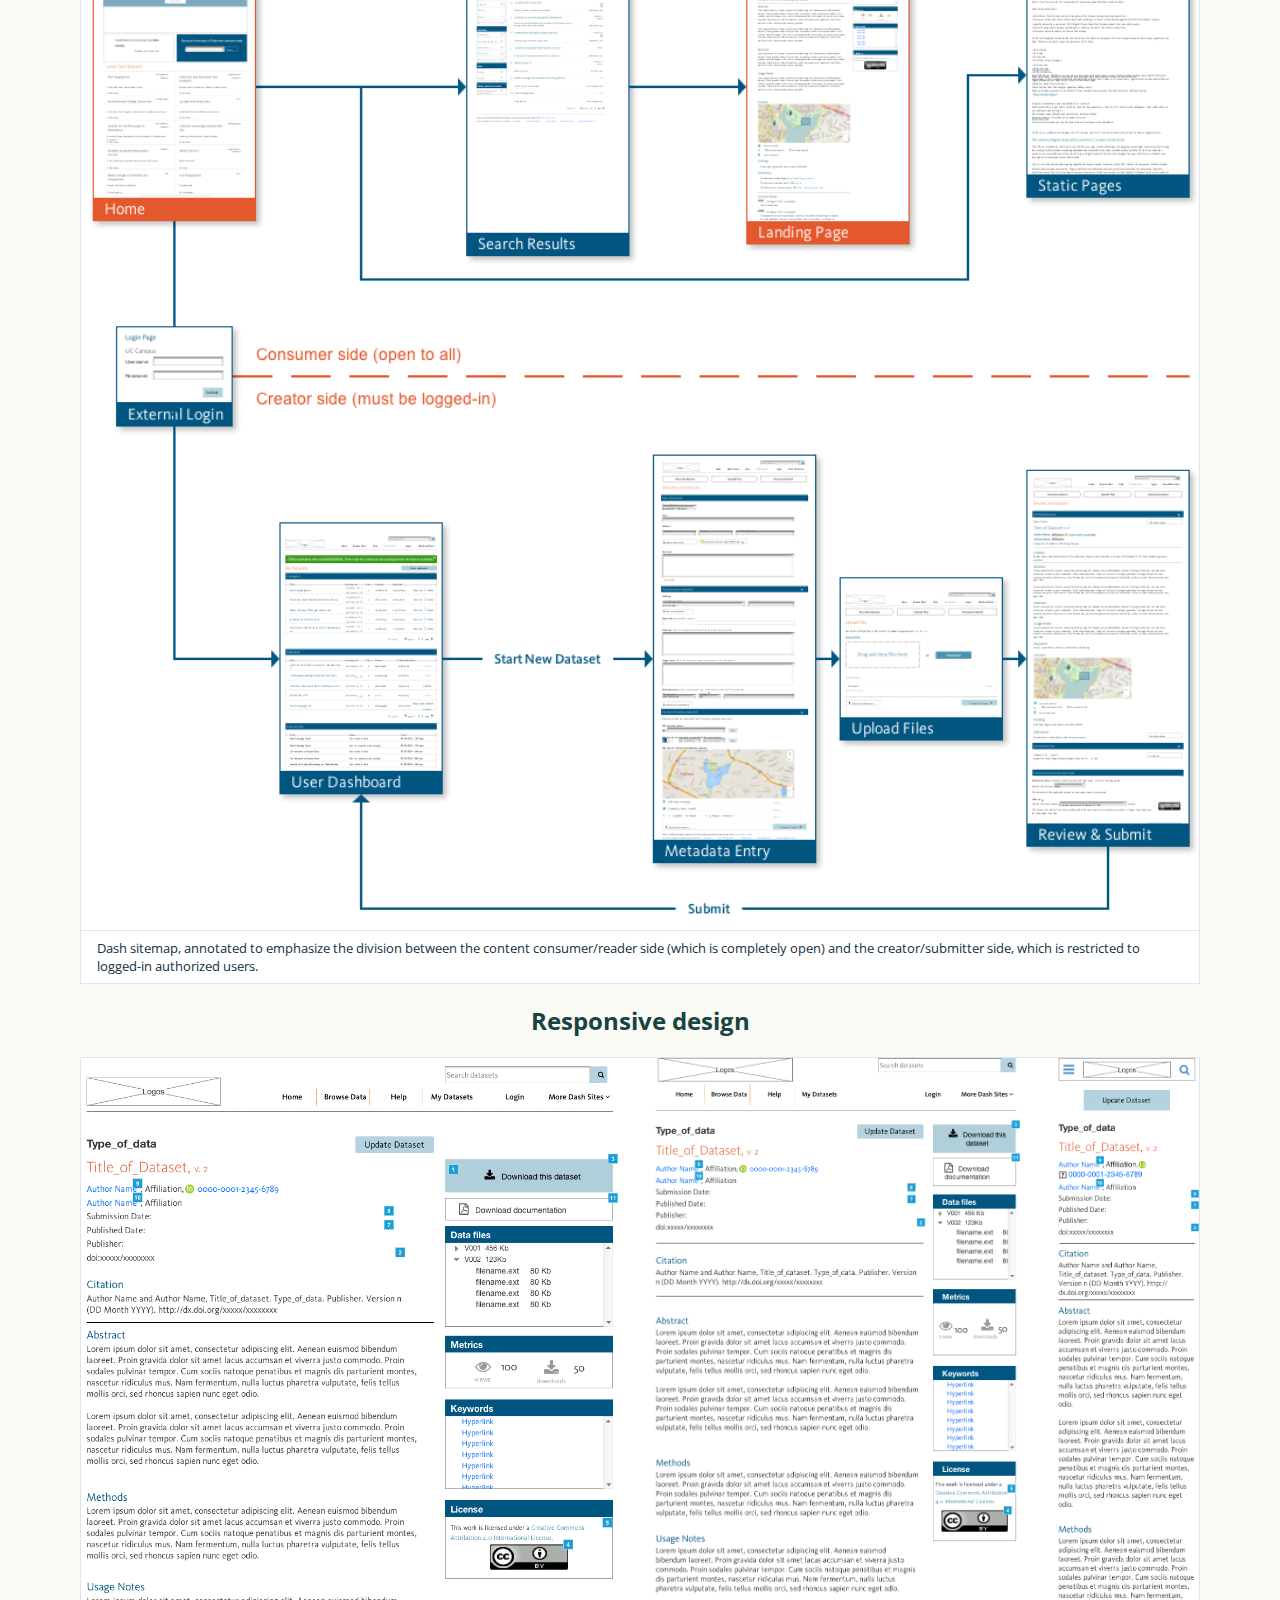
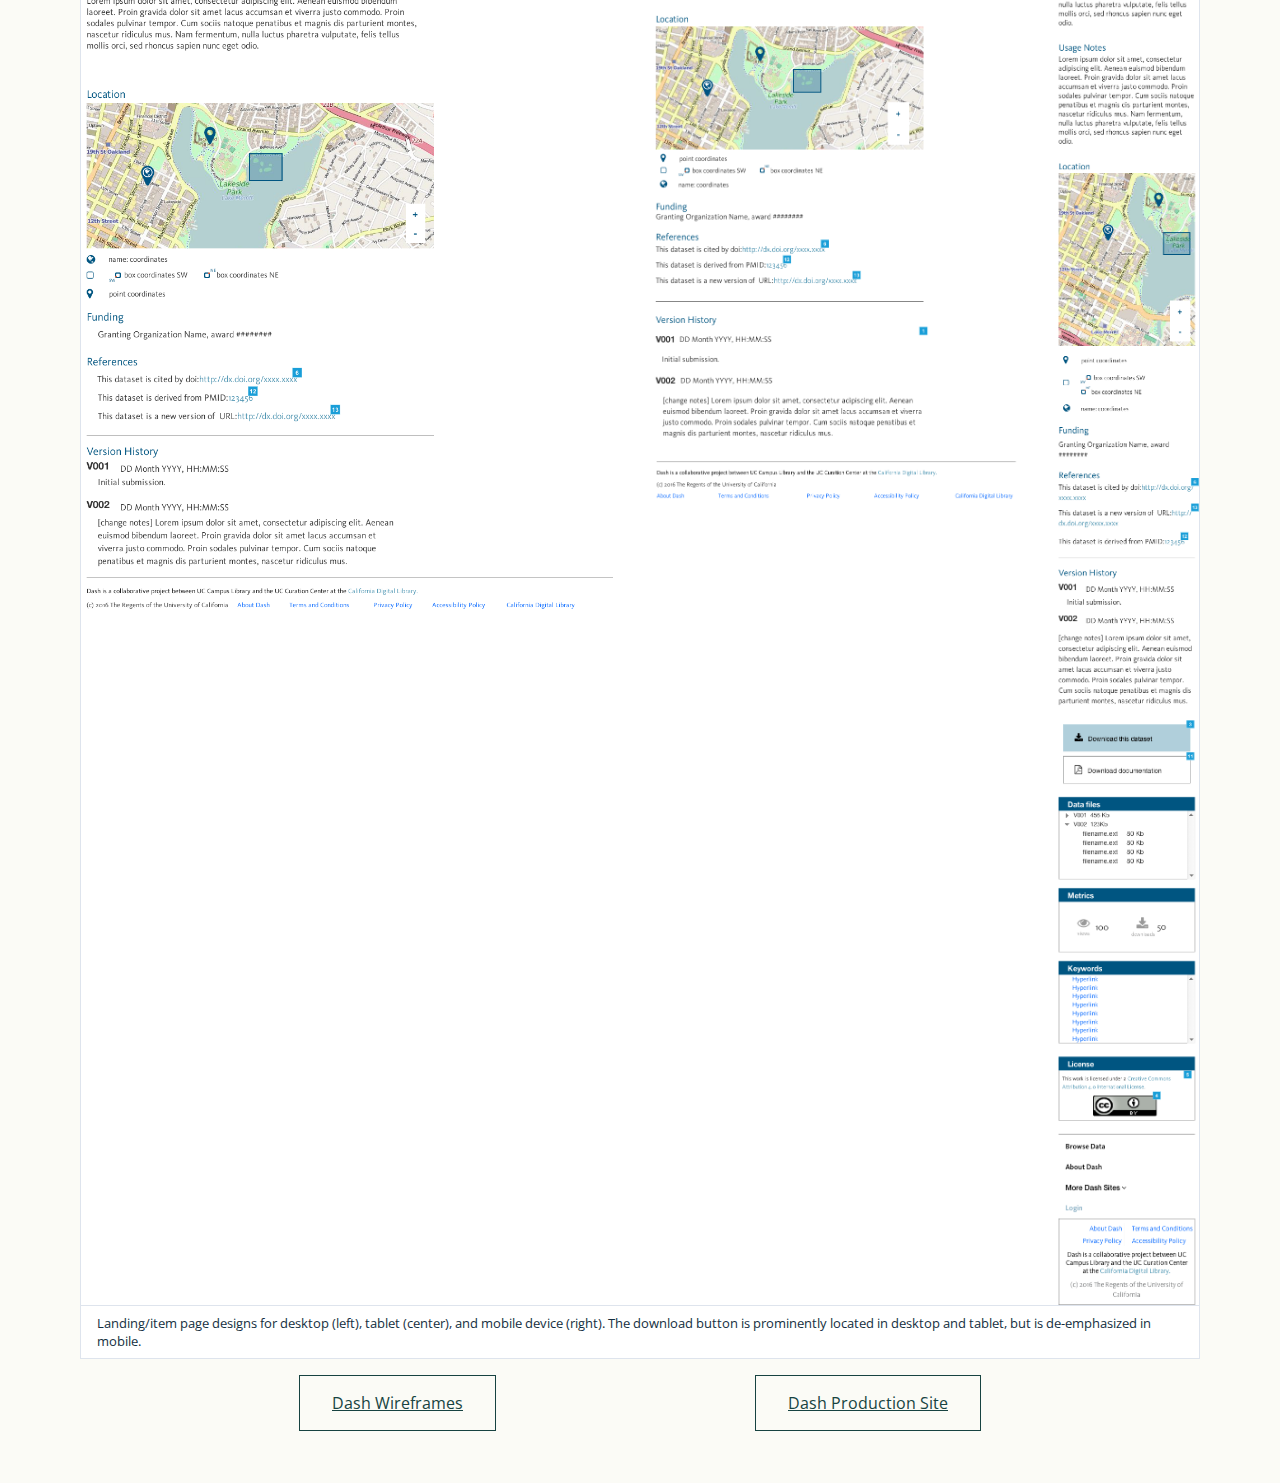
==== commit 928dcdf9: "add SVG service logos" ====
--- a/dash.html
+++ b/dash.html
@@ -28,7 +28,7 @@
 					<li><a href="">DMPTool</a></li>
 				</ul>
 			</div> -->
-            <img src="images/dash/logo.png" class="project-logo">
+            <img src="images/logos/dash_logo.svg" class="project-logo">
 
 			<h1>Dash: Data Sharing Made Easy</h1>
 			<ul class="skill-list">
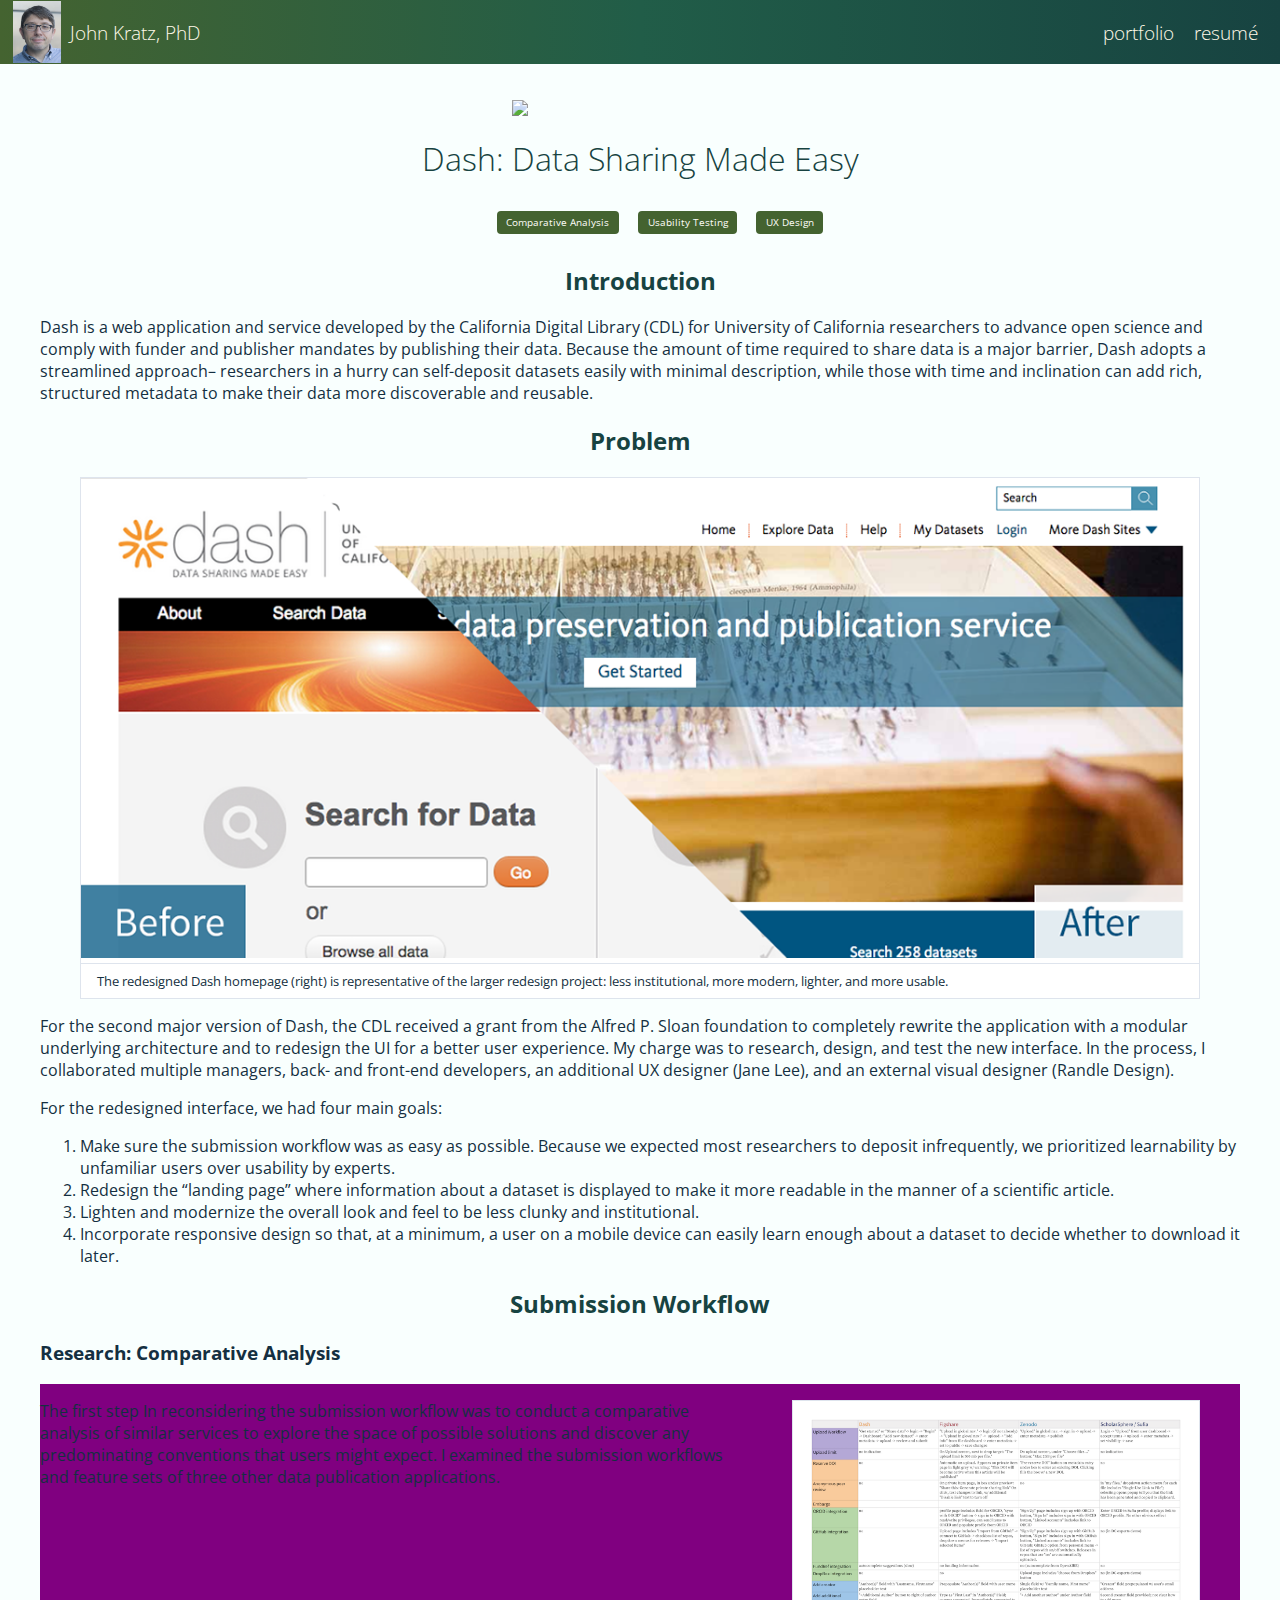
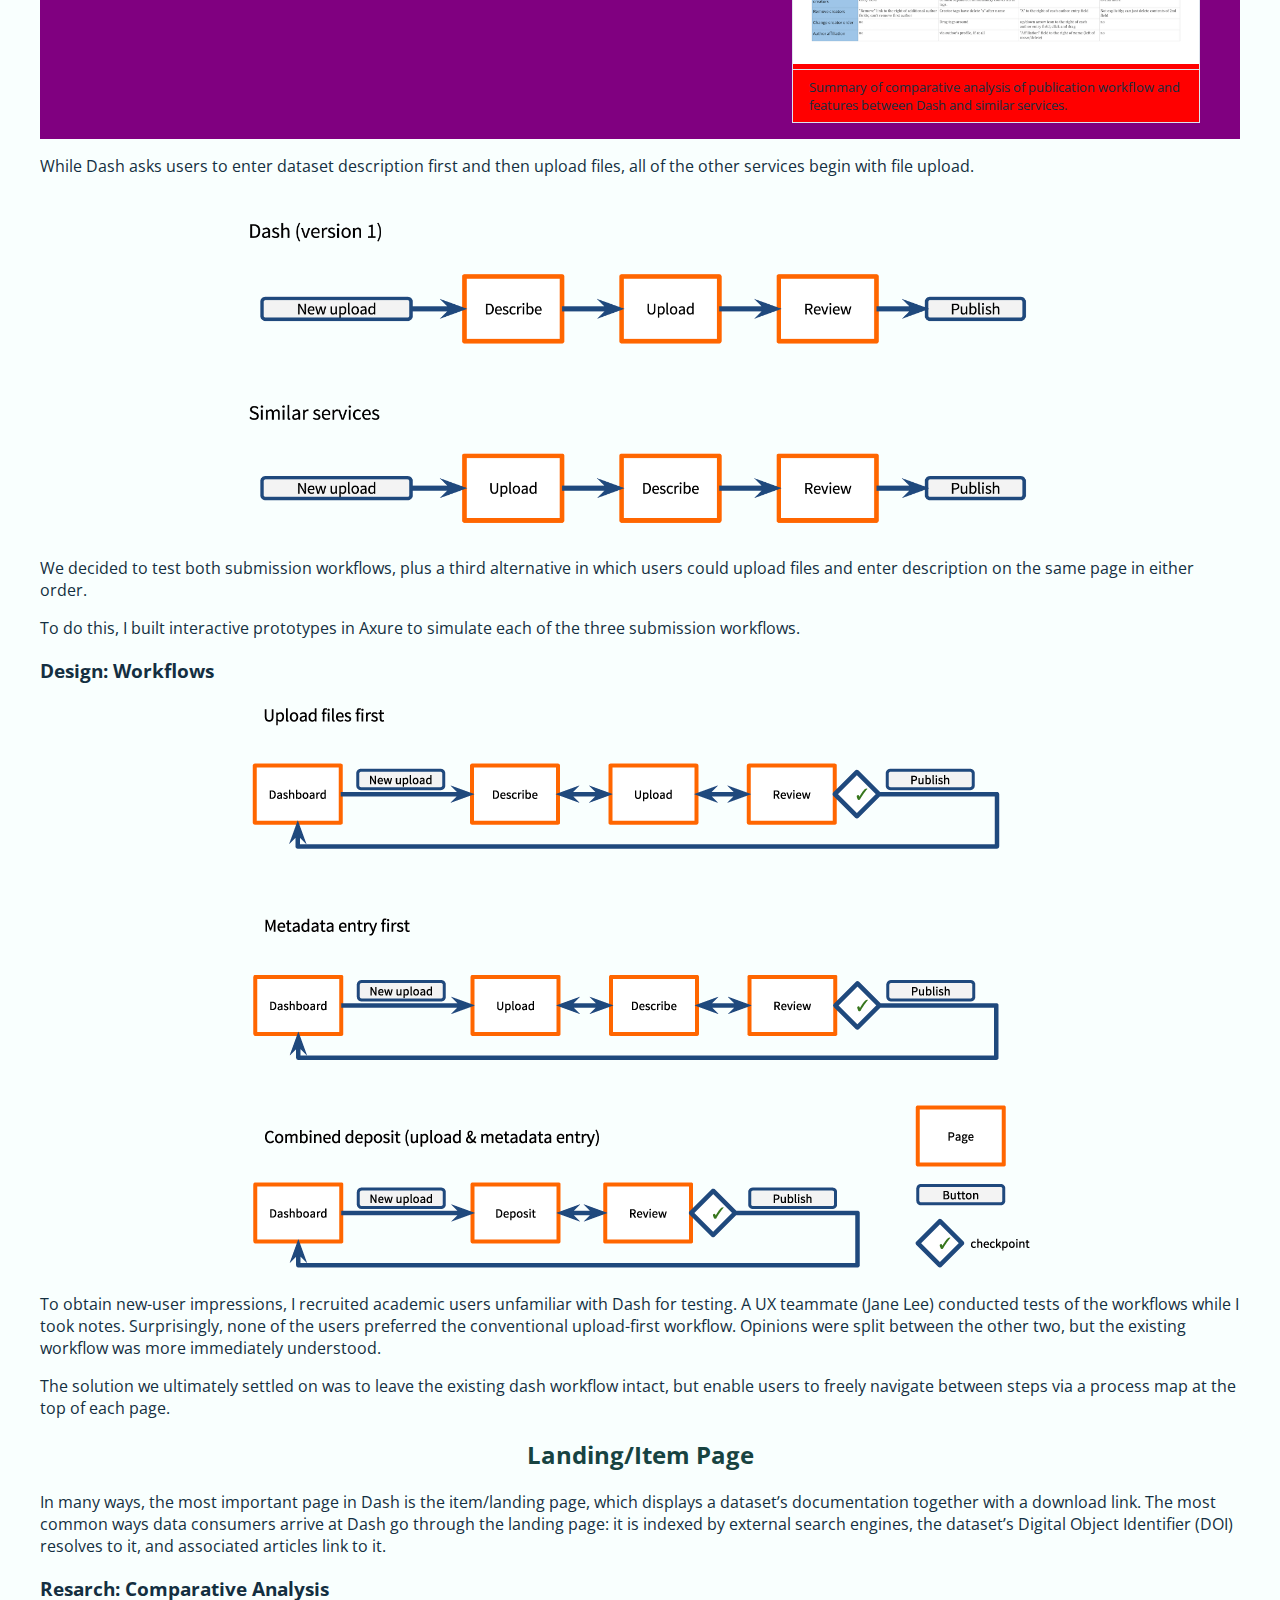
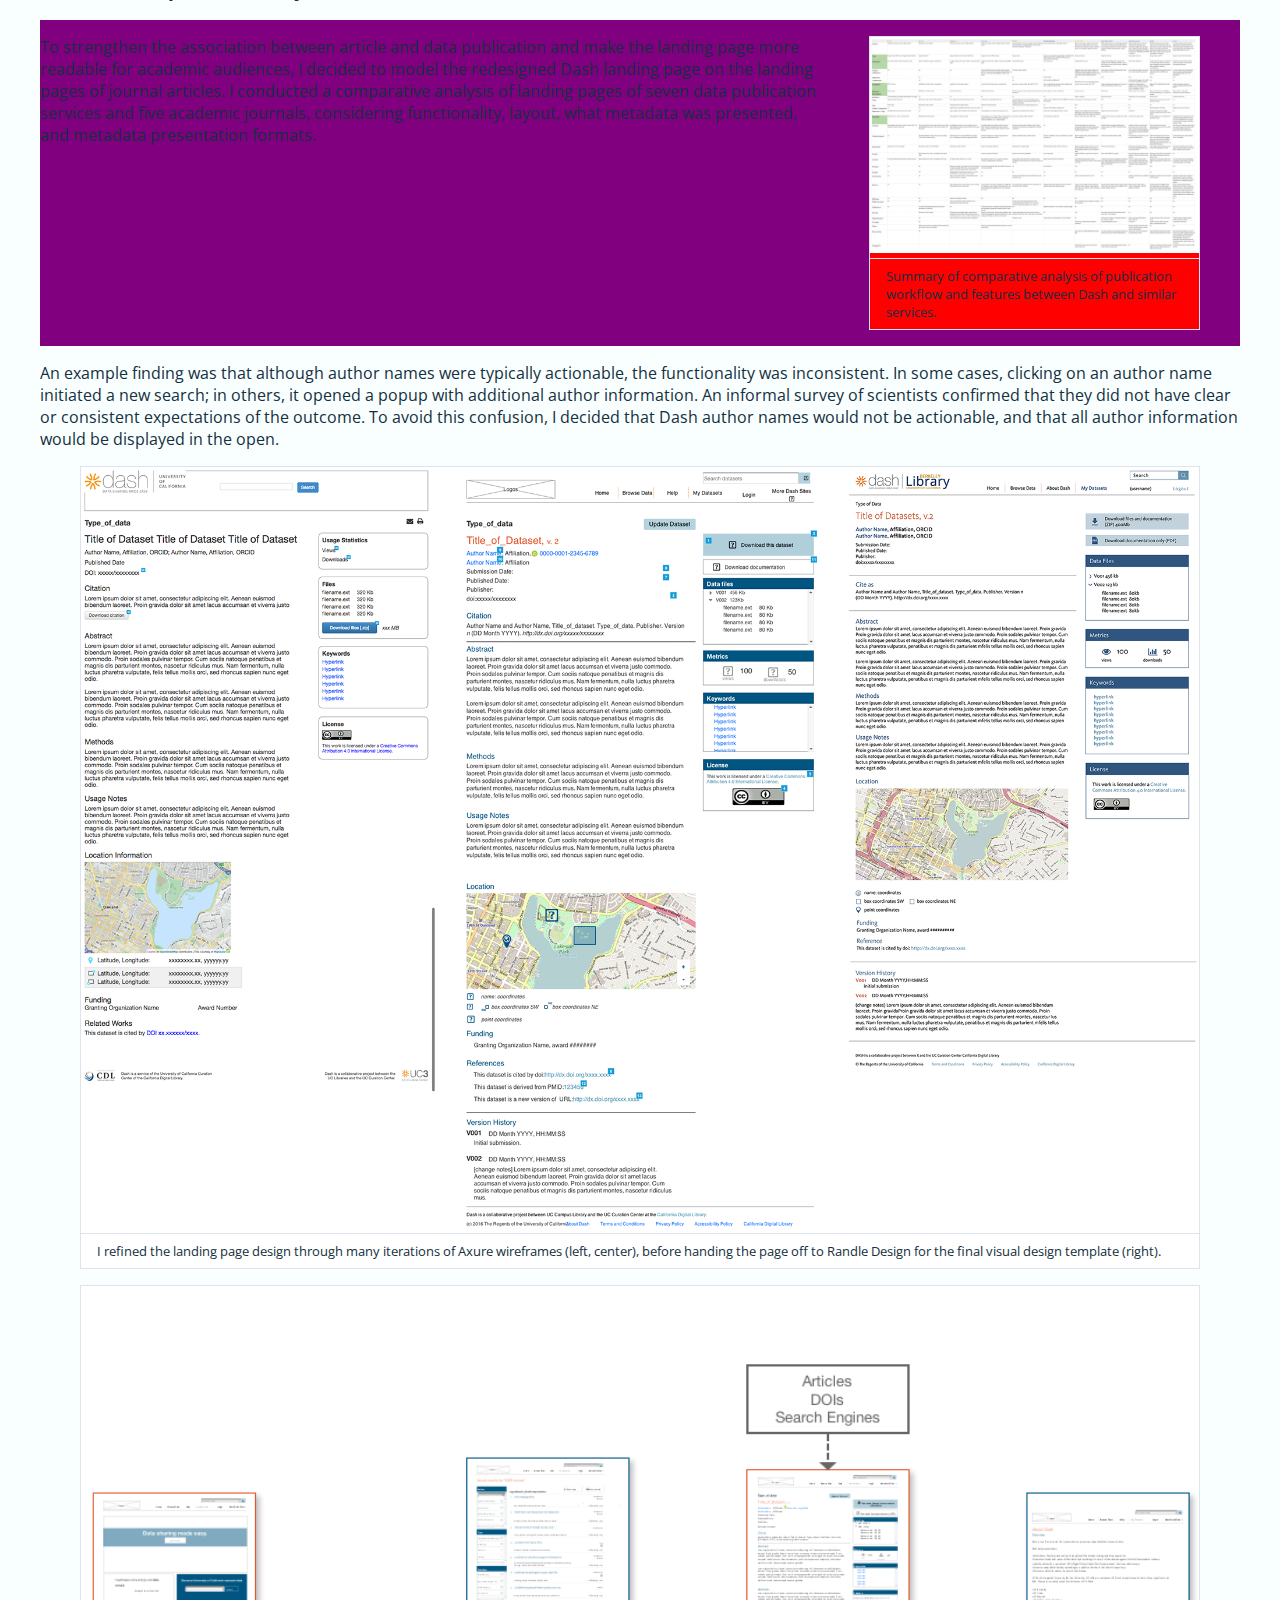
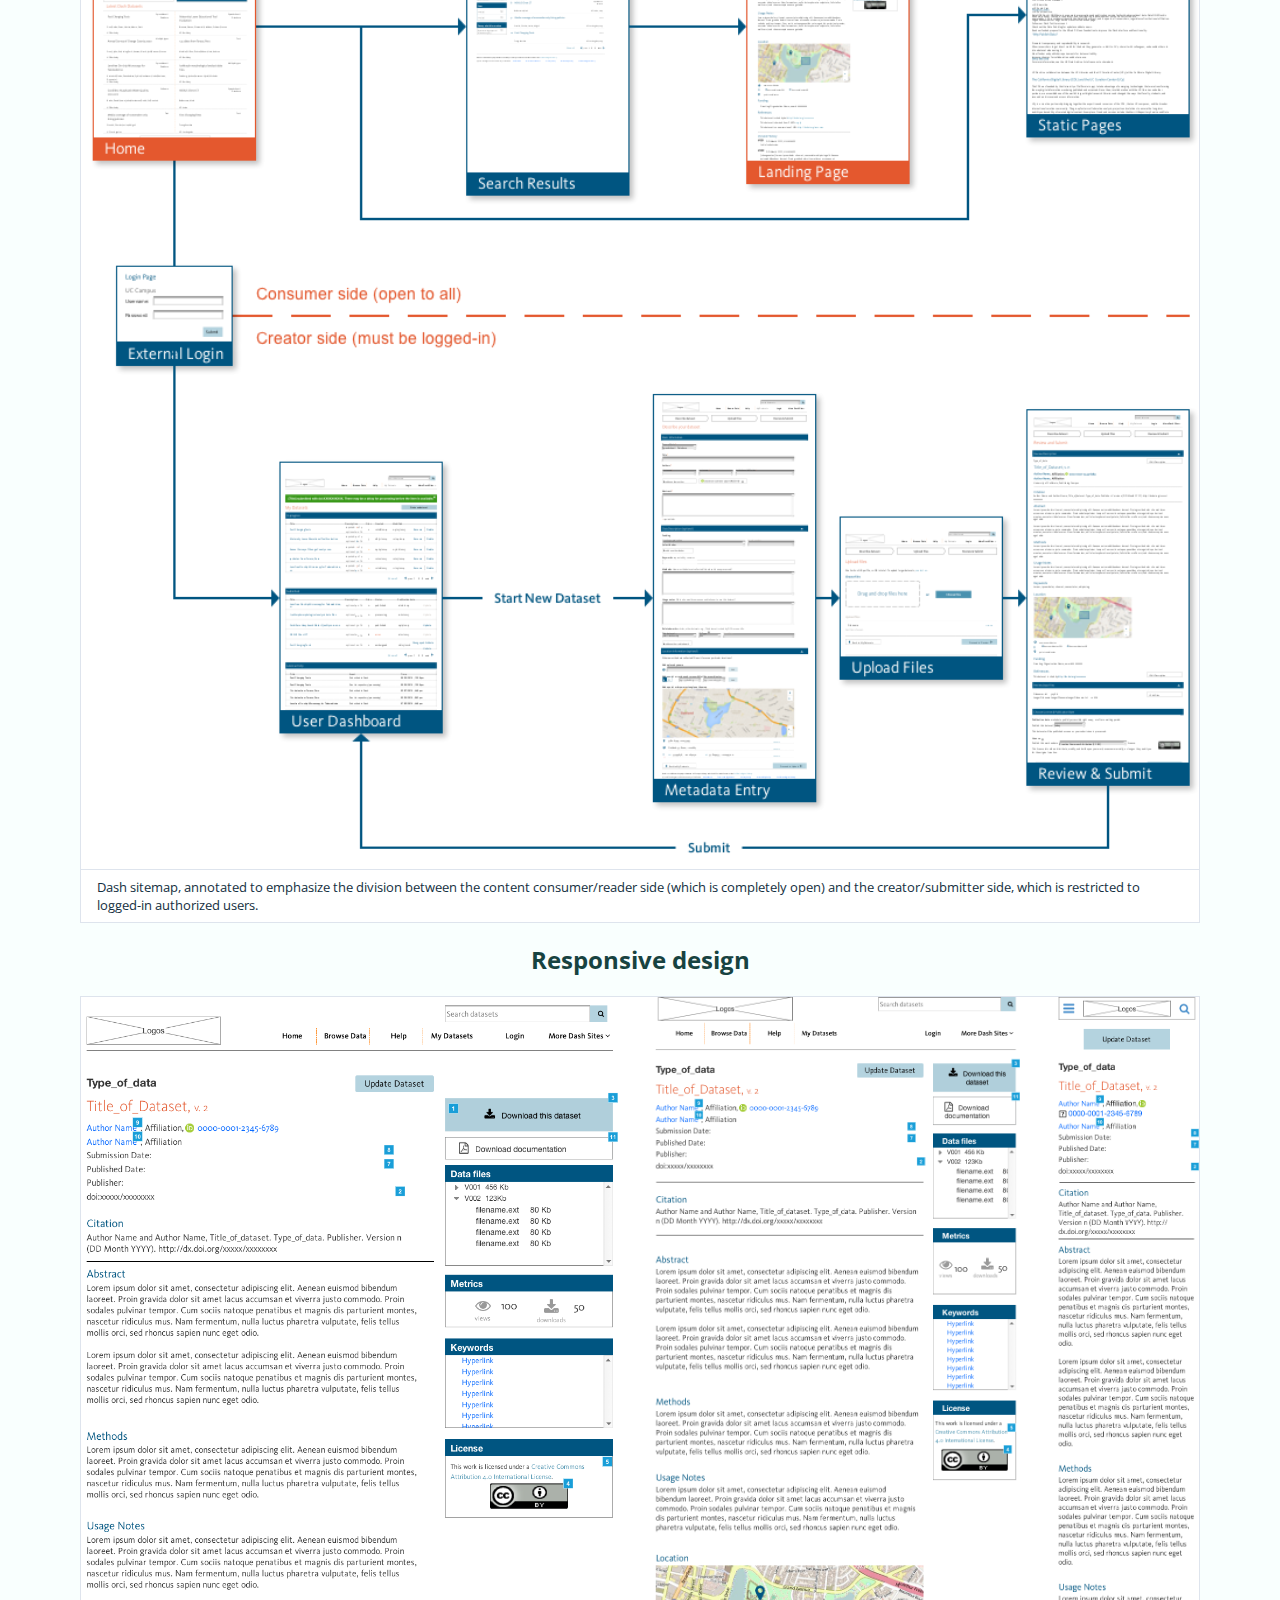
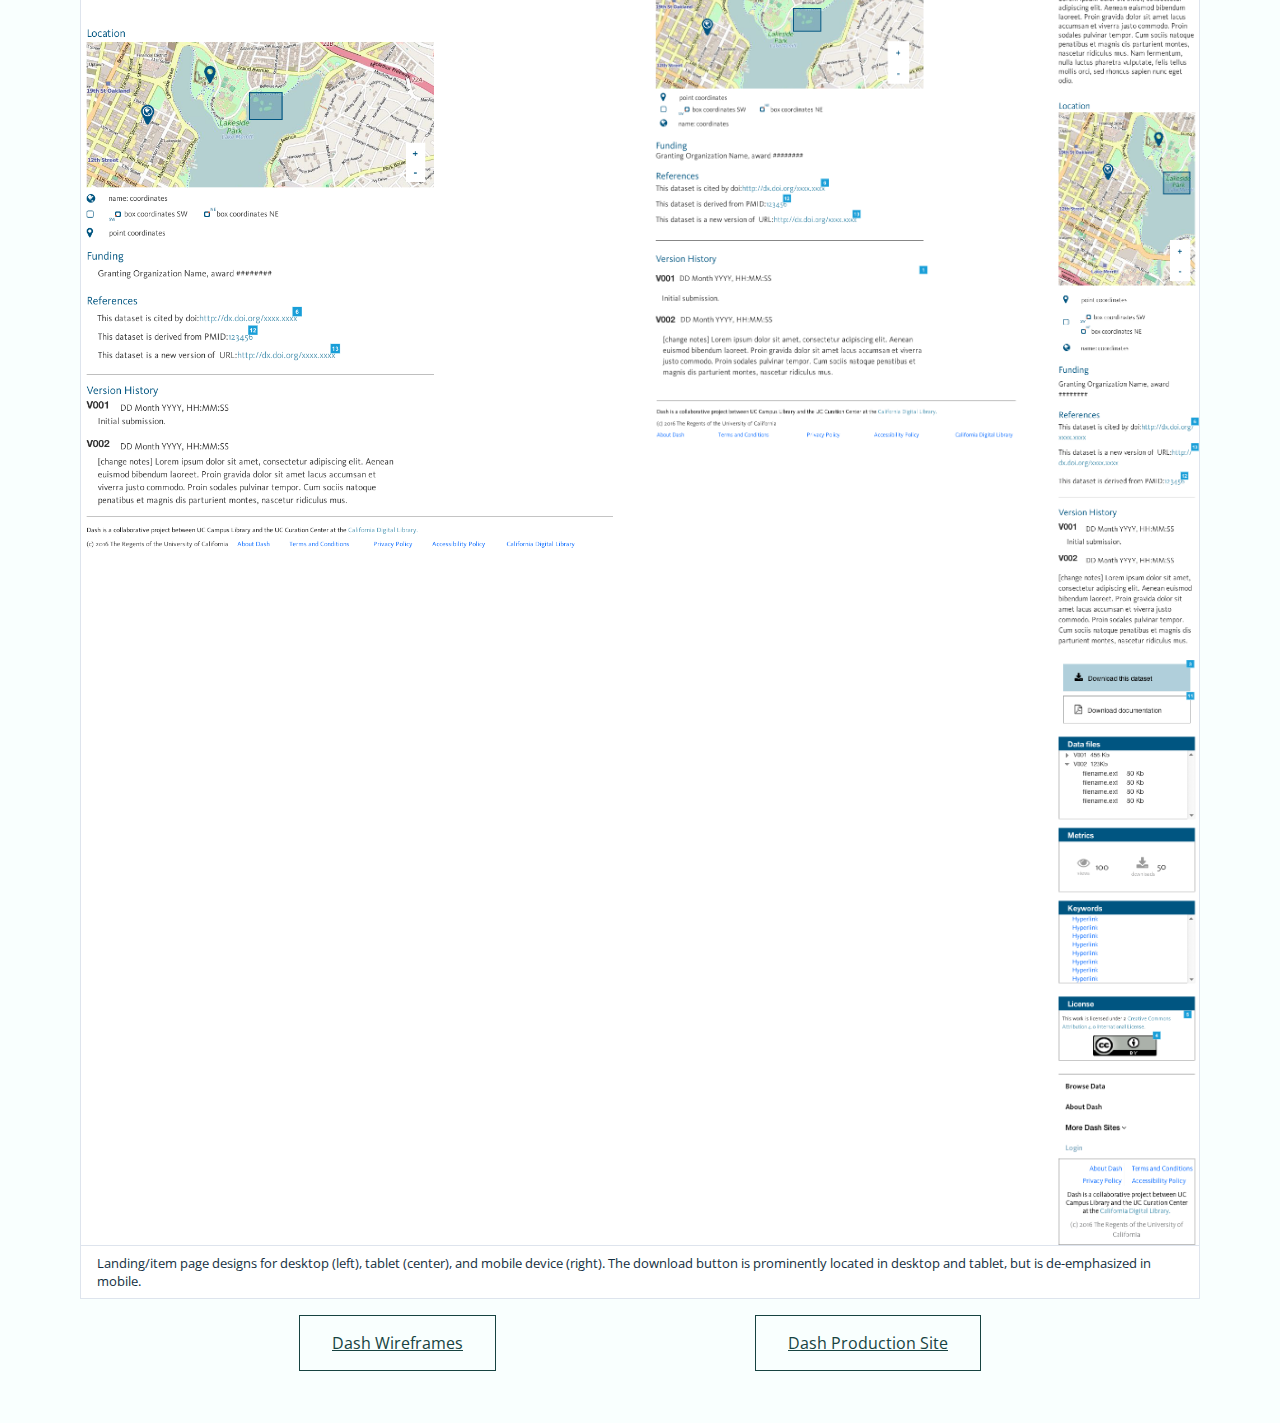
==== commit 78359ed7: "Random check in" ====
--- a/dash.html
+++ b/dash.html
@@ -110,7 +110,6 @@
             </figure>
                 
 
-			<!-- Landing page wireframes -->
 
             <figure>
                 <a href="images/dash/dash_sitemap.png"><img src="images/dash/dash_sitemap.png" alt="dash sitemap"></a>
--- a/css/base_styles.css
+++ b/css/base_styles.css
@@ -4,7 +4,7 @@
 
 body {
 	margin: 0;
-    background-color: #FBFBF6;
+    background-color: #f9fffe;
     color: #142F41;
 }
 
@@ -14,7 +14,8 @@
 
 h1 {
 	text-align: center;
-    font-weight: 400;
+    font-weight: 300;
+	font-size: 2em;
 	color: #174341;
 }
 
@@ -26,7 +27,6 @@
 img {
 	width: 100%;
 }
-
 
 
 figure {
--- a/css/project_page.css
+++ b/css/project_page.css
@@ -17,6 +17,7 @@
     color: #FBFBF6;
     font-size: 0.6em;
 }
+
 
 
 .project-logo {
@@ -40,6 +41,7 @@
     align-items: flex-start;
 }
 
+
 .responsive-screenshot-wide {
 /*    flex-grow: 3*/
     width: 48%
@@ -53,6 +55,16 @@
 .responsive-screenshot-narrow {
 /*    flex-grow: 3;*/
     width: 13%;
+}
+
+.page-flow {
+	display: flex;
+	flex-flow: row wrap;
+	justify-content: flex-start;
+}
+
+.page-flow img {
+	width: 180px;
 }
 
 
